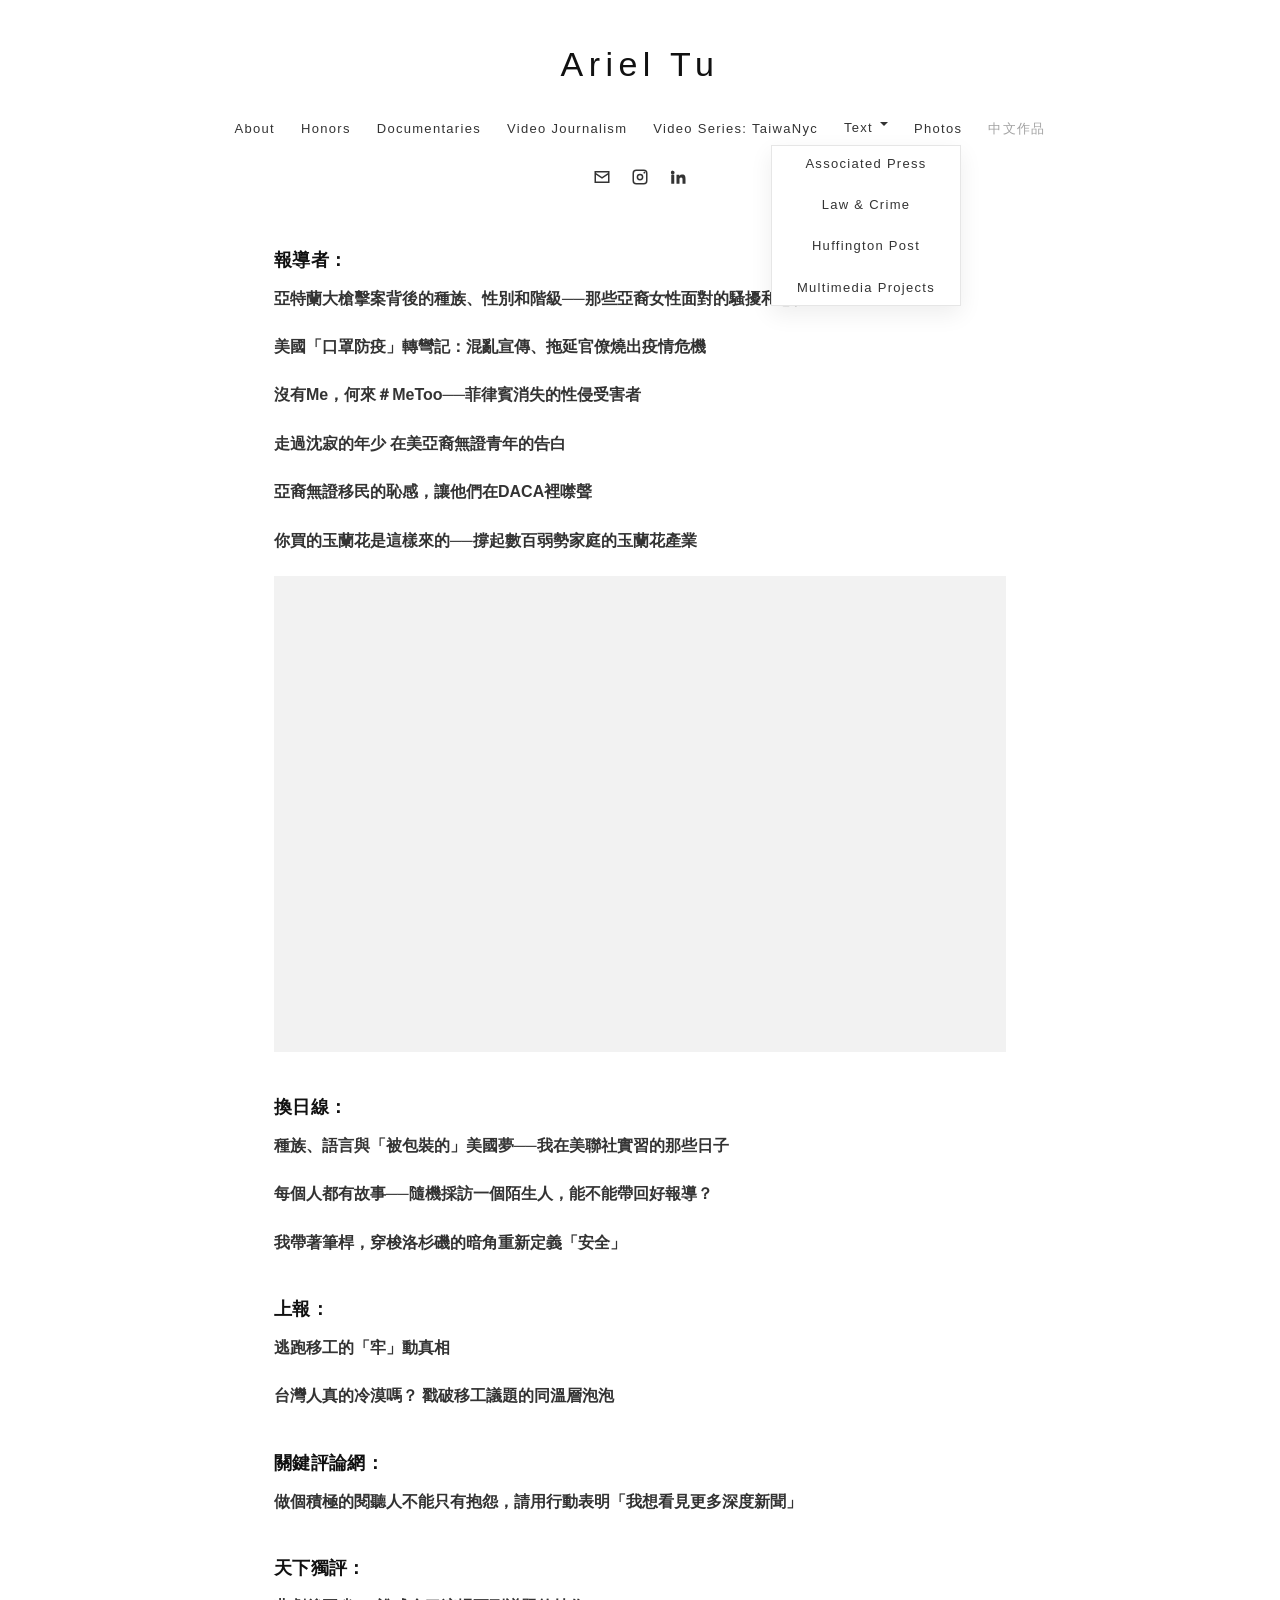
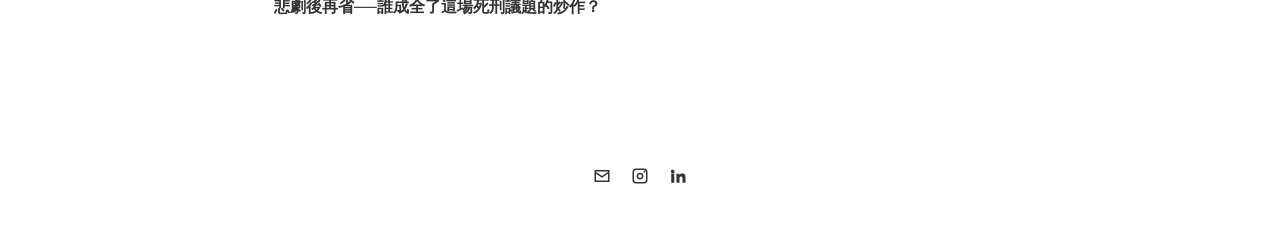
==== arieltu-site/104371213252/index.html @ 9d2a3f94 "ariel personal site hosting" ====
<!DOCTYPE html>
<html lang="en">
<head>
<meta charset="utf-8">
<meta name="viewport" content="width=device-width,initial-scale=1">
<title>杜曜霖 — Ariel Tu</title>
<meta name="description" content="Ariel Tu is a documentary filmmaker and a bilingual journalist.">
<link rel="stylesheet" href="../css/style.css">
</head>
<body>

<header class="site-header">
  <h1 class="site-title"><a href="../index.html">Ariel Tu</a></h1>
  <button class="menu-toggle" aria-expanded="false" aria-controls="site-nav">
    <span class="bars" aria-hidden="true"><span></span><span></span><span></span></span>Menu
  </button>
  <nav class="site-nav" id="site-nav" aria-label="Main">
    <ul>
      <li><a href="../index.html">About</a></li>
      <li><a href="../honors/">Honors</a></li>
      <li><a href="../documentaries/">Documentaries</a></li>
      <li><a href="../video-journalism/">Video Journalism</a></li>
      <li><a href="../taiwanyc/">Video Series: TaiwaNyc</a></li>
      <li class="has-folder">
        <button class="nav-folder-toggle" aria-expanded="false" aria-haspopup="true">Text</button>
        <ul class="nav-folder">
          <li><a href="../associated-press/">Associated Press</a></li>
          <li><a href="../law-crime/">Law &amp; Crime</a></li>
          <li><a href="../huffington-post/">Huffington Post</a></li>
          <li><a href="../projects/">Multimedia Projects</a></li>
        </ul>
      </li>
      <li><a href="../photos/">Photos</a></li>
      <li><a href="../104371213252/" aria-current="page">中文作品</a></li>
    </ul>
  </nav>
  <div class="social-row">
  <a href="mailto:arieltuu@gmail.com" aria-label="Email">
    <svg viewBox="0 0 24 24" aria-hidden="true"><path d="M2 4h20v16H2V4zm2 2v.5l8 5.4 8-5.4V6H4zm16 2.9-8 5.4-8-5.4V18h16V8.9z"/></svg>
  </a>
  <a href="https://www.instagram.com/dooomay/" target="_blank" rel="noopener" aria-label="Instagram">
    <svg viewBox="0 0 24 24" aria-hidden="true"><path d="M7 2h10a5 5 0 0 1 5 5v10a5 5 0 0 1-5 5H7a5 5 0 0 1-5-5V7a5 5 0 0 1 5-5zm0 2a3 3 0 0 0-3 3v10a3 3 0 0 0 3 3h10a3 3 0 0 0 3-3V7a3 3 0 0 0-3-3H7zm5 3.5A4.5 4.5 0 1 1 7.5 12 4.5 4.5 0 0 1 12 7.5zm0 2A2.5 2.5 0 1 0 14.5 12 2.5 2.5 0 0 0 12 9.5zM17.8 5a1.2 1.2 0 1 1-1.2 1.2A1.2 1.2 0 0 1 17.8 5z"/></svg>
  </a>
  <a href="http://www.linkedin.com/in/ariel-tu-journalist" target="_blank" rel="noopener" aria-label="LinkedIn">
    <svg viewBox="0 0 24 24" aria-hidden="true"><path d="M4.98 3.5a2.5 2.5 0 1 1-.02 5 2.5 2.5 0 0 1 .02-5zM3 9h4v12H3V9zm7 0h3.8v1.7h.05A4.18 4.18 0 0 1 17.6 8.8c4 0 4.4 2.6 4.4 6V21h-4v-5.5c0-1.3 0-3-1.9-3s-2.1 1.4-2.1 2.9V21h-4V9z"/></svg>
  </a>
</div>
</header>

<main class="page">
  <h3 class="pub-heading">報導者：</h3>
  <ul class="article-list">
    <li><a href="https://www.twreporter.org/a/opinion-atlanta-spa-shootings-with-fears-of-asian-women-bias" target="_blank" rel="noopener">亞特蘭大槍擊案背後的種族、性別和階級──那些亞裔女性面對的騷擾和恐懼</a></li>
    <li><a href="https://www.twreporter.org/a/covid-19-usa-mask-policy-crisis" target="_blank" rel="noopener">美國「口罩防疫」轉彎記：混亂宣傳、拖延官僚燒出疫情危機</a></li>
    <li><a href="https://www.twreporter.org/a/sexual-assault-philippines-metoo" target="_blank" rel="noopener">沒有Me，何來＃MeToo──菲律賓消失的性侵受害者</a></li>
    <li><a href="https://www.twreporter.org/a/daca-plan-end-cabalza-story" target="_blank" rel="noopener">走過沈寂的年少 在美亞裔無證青年的告白</a></li>
    <li><a href="https://www.twreporter.org/a/asian-american-immigrants-keep-silent-on-daca" target="_blank" rel="noopener">亞裔無證移民的恥感，讓他們在DACA裡噤聲</a></li>
    <li><a href="https://www.twreporter.org/a/white-champak-vender" target="_blank" rel="noopener">你買的玉蘭花是這樣來的──撐起數百弱勢家庭的玉蘭花產業</a></li>
  </ul>

  <div class="video-embed fb-embed" style="height:476px"><iframe src="https://www.facebook.com/plugins/video.php?height=314&href=https%3A%2F%2Fwww.facebook.com%2Ftwreporter%2Fvideos%2F3137423189888156%2F&show_text=true&width=560" title="Facebook video" loading="lazy" allowfullscreen scrolling="no" allow="encrypted-media"></iframe></div>

  <h3 class="pub-heading">換日線：</h3>
  <ul class="article-list">
    <li><a href="https://crossing.cw.com.tw/blogTopic.action?id=797&amp;nid=11127" target="_blank" rel="noopener">種族、語言與「被包裝的」美國夢──我在美聯社實習的那些日子</a></li>
    <li><a href="https://crossing.cw.com.tw/blogTopic.action?id=797&amp;nid=8597" target="_blank" rel="noopener">每個人都有故事──隨機採訪一個陌生人，能不能帶回好報導？</a></li>
    <li><a href="https://crossing.cw.com.tw/blogTopic.action?id=797&amp;nid=8522" target="_blank" rel="noopener">我帶著筆桿，穿梭洛杉磯的暗角重新定義「安全」</a></li>
  </ul>

  <h3 class="pub-heading">上報：</h3>
  <ul class="article-list">
    <li><a href="http://intnews7.wixsite.com/escapingworkers" target="_blank" rel="noopener">逃跑移工的「牢」動真相</a></li>
    <li><a href="https://www.upmedia.mg/news_info.php?SerialNo=15111" target="_blank" rel="noopener">台灣人真的冷漠嗎？ 戳破移工議題的同溫層泡泡</a></li>
  </ul>

  <h3 class="pub-heading">關鍵評論網：</h3>
  <ul class="article-list">
    <li><a href="https://www.thenewslens.com/article/45733" target="_blank" rel="noopener">做個積極的閱聽人不能只有抱怨，請用行動表明「我想看見更多深度新聞」</a></li>
  </ul>

  <h3 class="pub-heading">天下獨評：</h3>
  <ul class="article-list">
    <li><a href="https://opinion.cw.com.tw/blog/profile/52/article/4190" target="_blank" rel="noopener">悲劇後再省──誰成全了這場死刑議題的炒作？</a></li>
  </ul>

</main>

<footer class="site-footer">
  <div class="social-row">
  <a href="mailto:arieltuu@gmail.com" aria-label="Email">
    <svg viewBox="0 0 24 24" aria-hidden="true"><path d="M2 4h20v16H2V4zm2 2v.5l8 5.4 8-5.4V6H4zm16 2.9-8 5.4-8-5.4V18h16V8.9z"/></svg>
  </a>
  <a href="https://www.instagram.com/dooomay/" target="_blank" rel="noopener" aria-label="Instagram">
    <svg viewBox="0 0 24 24" aria-hidden="true"><path d="M7 2h10a5 5 0 0 1 5 5v10a5 5 0 0 1-5 5H7a5 5 0 0 1-5-5V7a5 5 0 0 1 5-5zm0 2a3 3 0 0 0-3 3v10a3 3 0 0 0 3 3h10a3 3 0 0 0 3-3V7a3 3 0 0 0-3-3H7zm5 3.5A4.5 4.5 0 1 1 7.5 12 4.5 4.5 0 0 1 12 7.5zm0 2A2.5 2.5 0 1 0 14.5 12 2.5 2.5 0 0 0 12 9.5zM17.8 5a1.2 1.2 0 1 1-1.2 1.2A1.2 1.2 0 0 1 17.8 5z"/></svg>
  </a>
  <a href="http://www.linkedin.com/in/ariel-tu-journalist" target="_blank" rel="noopener" aria-label="LinkedIn">
    <svg viewBox="0 0 24 24" aria-hidden="true"><path d="M4.98 3.5a2.5 2.5 0 1 1-.02 5 2.5 2.5 0 0 1 .02-5zM3 9h4v12H3V9zm7 0h3.8v1.7h.05A4.18 4.18 0 0 1 17.6 8.8c4 0 4.4 2.6 4.4 6V21h-4v-5.5c0-1.3 0-3-1.9-3s-2.1 1.4-2.1 2.9V21h-4V9z"/></svg>
  </a>
</div>
</footer>

<script src="../js/main.js"></script>
</body>
</html>
---- arieltu-site/css/style.css ----
/* ============================================================
   arieltu.com — rebuilt static site
   Look & feel modeled on the original Squarespace (Brine-family)
   template: white ground, light-weight geometric sans, generous
   whitespace, centered single content column.
   ============================================================ */

:root {
  --ink: #333333;          /* body text */
  --ink-strong: #111111;   /* headings / site title */
  --ink-soft: #777777;     /* meta, captions */
  --line: #e6e6e6;         /* hairline rules */
  --link: #333333;         /* links are quiet, underline on hover */
  --accent: #1a1a1a;
  --bg: #ffffff;
  --max-content: 780px;
  --max-wide: 1100px;
  --font-stack: "proxima-nova", "Proxima Nova", "Helvetica Neue",
                Helvetica, Arial, "PingFang TC", "Microsoft JhengHei",
                sans-serif;
}

* { box-sizing: border-box; }

html { -webkit-text-size-adjust: 100%; }

body {
  margin: 0;
  background: var(--bg);
  color: var(--ink);
  font-family: var(--font-stack);
  font-size: 16px;
  font-weight: 300;
  line-height: 1.8;
}

img { max-width: 100%; height: auto; display: block; }

a { color: var(--link); text-decoration: none; transition: opacity .15s ease; }
a:hover { opacity: .6; }
a:focus-visible { outline: 2px solid var(--ink-strong); outline-offset: 2px; }

/* ---------------- Header ---------------- */

.site-header {
  padding: 34px 5vw 26px;
  text-align: center;
}

.site-title {
  margin: 0 0 18px;
  font-size: 34px;
  font-weight: 400;
  letter-spacing: .16em;
  text-transform: none;
  color: var(--ink-strong);
}
.site-title a { color: inherit; }

/* Primary nav */
.site-nav ul {
  list-style: none;
  margin: 0;
  padding: 0;
  display: flex;
  flex-wrap: wrap;
  justify-content: center;
  gap: 6px 26px;
}

.site-nav li { position: relative; }

.site-nav a,
.site-nav .nav-folder-toggle {
  font-size: 13px;
  font-weight: 400;
  letter-spacing: .1em;
  color: var(--ink);
  background: none;
  border: 0;
  padding: 4px 0;
  font-family: inherit;
  cursor: pointer;
  display: inline-block;
}

.site-nav a[aria-current="page"] { opacity: .45; }

/* "Text" dropdown folder */
.nav-folder-toggle::after {
  content: "";
  display: inline-block;
  margin-left: 7px;
  vertical-align: 2px;
  border: 4px solid transparent;
  border-top-color: currentColor;
}

.nav-folder {
  display: none;
  position: absolute;
  top: 100%;
  left: 50%;
  transform: translateX(-50%);
  background: #fff;
  border: 1px solid var(--line);
  box-shadow: 0 8px 22px rgba(0,0,0,.07);
  padding: 10px 22px;
  min-width: 190px;
  z-index: 40;
  text-align: left;
}
.nav-folder li { display: block; }
.nav-folder a { display: block; padding: 6px 0; white-space: nowrap; }

.has-folder.open .nav-folder,
.has-folder:hover .nav-folder,
.has-folder:focus-within .nav-folder { display: block; }

/* Social icons */
.social-row {
  display: flex;
  justify-content: center;
  gap: 18px;
  margin: 22px 0 0;
}
.social-row a {
  width: 20px; height: 20px;
  color: var(--ink);
  display: inline-flex; align-items: center; justify-content: center;
}
.social-row svg { width: 18px; height: 18px; fill: currentColor; }

/* Mobile menu */
.menu-toggle {
  display: none;
  margin: 0 auto;
  background: none;
  border: 0;
  font-family: inherit;
  font-size: 13px;
  letter-spacing: .12em;
  color: var(--ink);
  cursor: pointer;
  padding: 8px 12px;
}
.menu-toggle .bars { display: inline-block; margin-right: 8px; }
.menu-toggle .bars span {
  display: block; width: 18px; height: 2px;
  background: var(--ink); margin: 3px 0;
}

@media (max-width: 800px) {
  .site-header { padding-top: 24px; }
  .site-title { font-size: 26px; margin-bottom: 8px; }
  .menu-toggle { display: block; }
  .site-nav { display: none; }
  .site-nav.open { display: block; }
  .site-nav ul { flex-direction: column; gap: 0; padding: 10px 0; }
  .site-nav li { text-align: center; }
  .site-nav a, .site-nav .nav-folder-toggle { padding: 9px 0; font-size: 14px; }
  .nav-folder {
    position: static; transform: none; border: 0; box-shadow: none;
    padding: 0 0 6px; text-align: center;
  }
  .nav-folder a { font-size: 13px; color: var(--ink-soft); }
}

/* ---------------- Main content ---------------- */

.page {
  max-width: var(--max-content);
  margin: 0 auto;
  padding: 34px 24px 70px;
}
.page--wide { max-width: var(--max-wide); }

.page h2 {
  font-size: 22px;
  font-weight: 400;
  letter-spacing: .06em;
  color: var(--ink-strong);
  margin: 46px 0 18px;
}
.page h3 {
  font-size: 18px;
  font-weight: 600;
  letter-spacing: .02em;
  color: var(--ink-strong);
  margin: 40px 0 12px;
  line-height: 1.5;
}
.page p { margin: 0 0 26px; }

.page hr {
  border: 0;
  border-top: 1px solid var(--line);
  margin: 44px auto;
  width: 100%;
}

/* About page */
.about-portrait { margin: 6px auto 38px; }
.about-portrait img { margin: 0 auto; }

/* Honors list */
.honors-list { list-style: none; padding: 0; margin: 0 0 10px; }
.honors-list li { margin: 0 0 20px; }

/* Work entries (Documentaries etc.) */
.work-entry { margin: 0 0 56px; }
.work-entry .work-title {
  font-size: 17px;
  font-weight: 400;
  margin: 0 0 14px;
  line-height: 1.7;
}
.work-entry .work-title a { font-weight: 600; }
.work-entry .work-note {
  font-weight: 600;
  font-size: 15px;
  margin: 14px 0 0;
}
.work-entry .work-link { font-size: 14px; color: var(--ink-soft); word-break: break-all; }
.work-entry figure { margin: 16px 0 0; }

/* Video embeds */
.video-embed {
  position: relative;
  width: 100%;
  aspect-ratio: 16 / 9;
  margin: 0 0 42px;
  background: #f2f2f2;
}
.video-embed iframe {
  position: absolute; inset: 0;
  width: 100%; height: 100%;
  border: 0;
}
.fb-embed { aspect-ratio: auto; height: 430px; }

/* Episode blocks (TaiwaNYC) */
.episode { margin: 0 0 52px; }
.episode .ep-title { font-size: 16px; font-weight: 400; margin: 0 0 14px; line-height: 1.7; }
.episode .ep-title a { font-weight: 600; }

/* Article link lists (AP / Law&Crime / Chinese) */
.article-list { list-style: none; padding: 0; margin: 0; }
.article-list li { margin: 0 0 22px; line-height: 1.65; }
.article-list a { font-weight: 600; }
.article-list--em a { font-style: italic; }
.pub-heading { margin-top: 50px; }
.pub-heading:first-child { margin-top: 0; }

/* Projects */
.project { margin: 0 0 64px; }
.project figure { margin: 0 0 22px; }
.project .read-link {
  display: inline-block;
  font-size: 12px;
  font-weight: 600;
  letter-spacing: .22em;
  text-transform: uppercase;
  border: 1px solid var(--ink);
  padding: 12px 26px;
  margin-top: 4px;
}
.project .read-link:hover { opacity: 1; background: var(--ink); color: #fff; }

/* Photos */
.photo-section { margin: 0 0 30px; }
.photo-caption {
  font-weight: 600;
  color: var(--ink-strong);
  margin: 42px 0 18px;
  line-height: 1.6;
}
.photo-grid {
  display: grid;
  grid-template-columns: repeat(auto-fill, minmax(300px, 1fr));
  gap: 14px;
}
.photo-grid figure { margin: 0; }
@media (max-width: 640px) { .photo-grid { grid-template-columns: 1fr; } }

/* Placeholder styling note: placeholders are SVG files in /assets */

/* ---------------- Footer ---------------- */

.site-footer {
  border-top: 1px solid transparent;
  padding: 30px 5vw 56px;
  text-align: center;
}
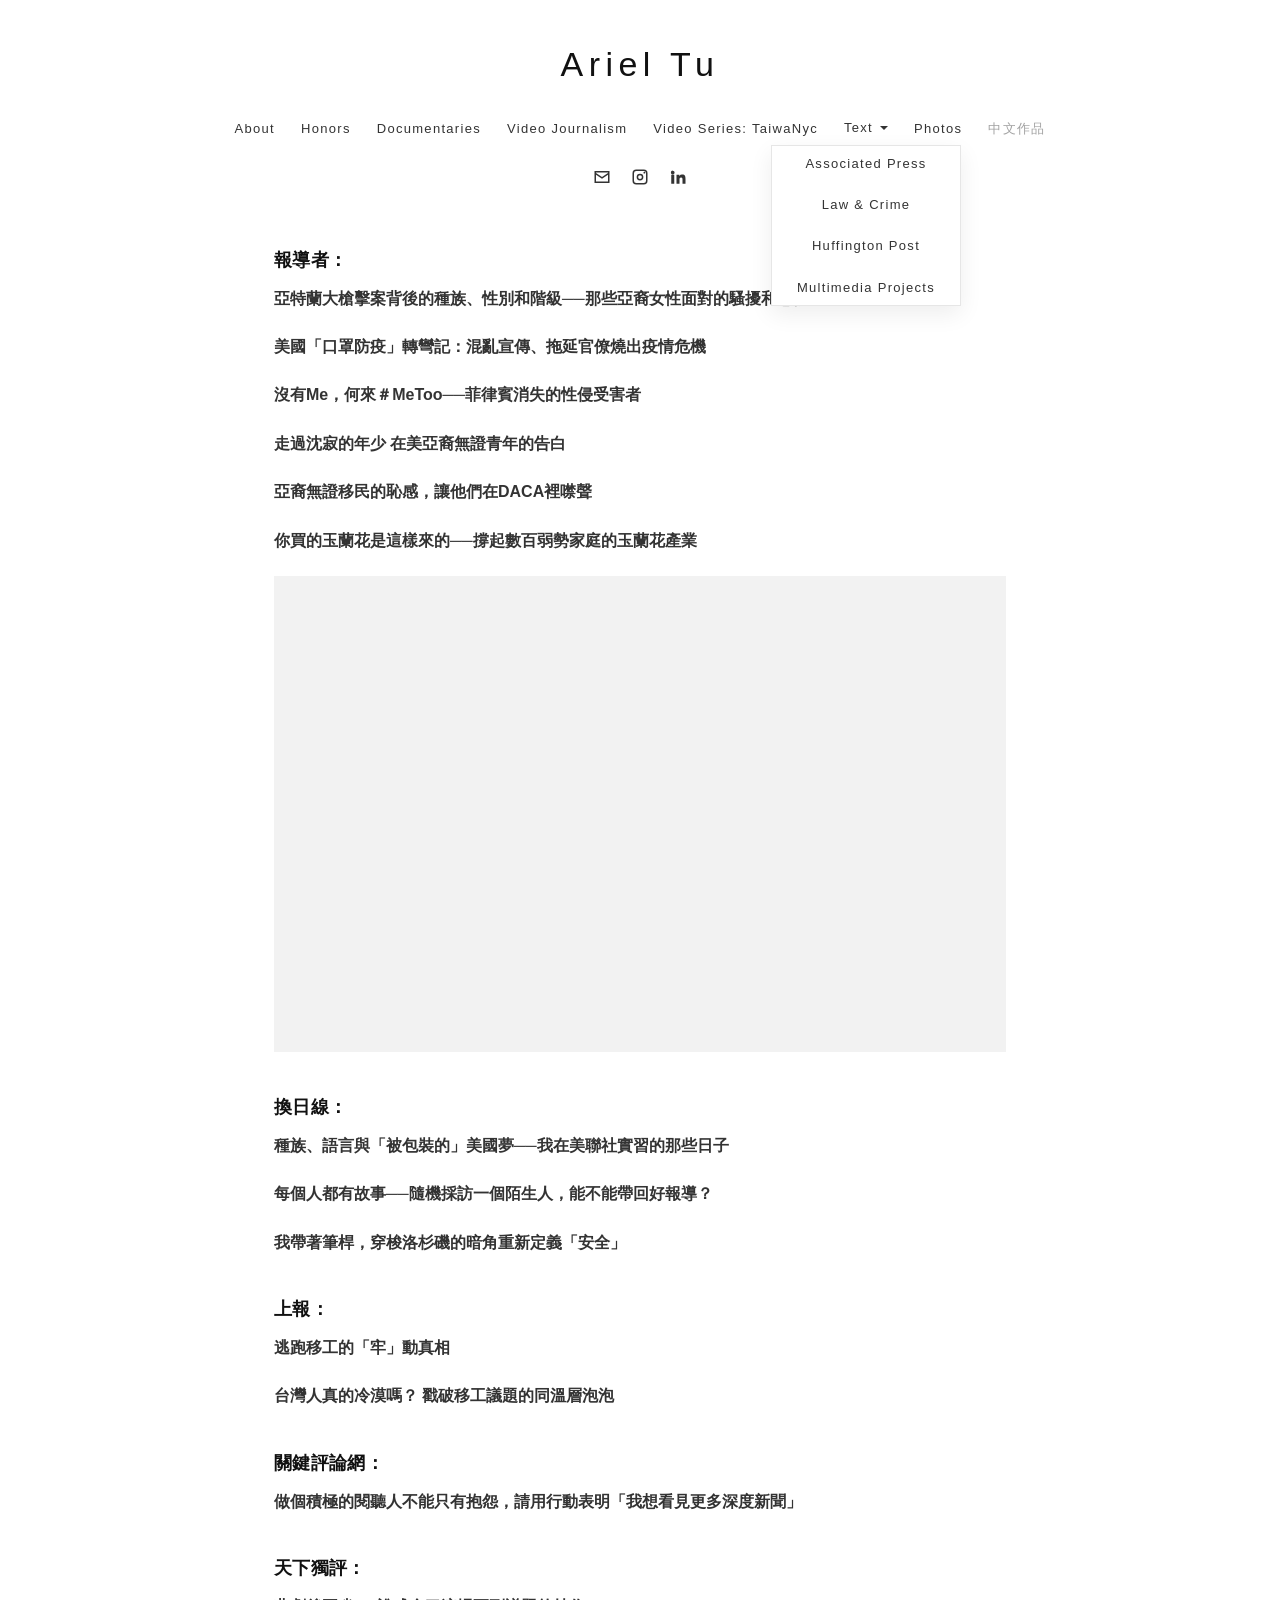
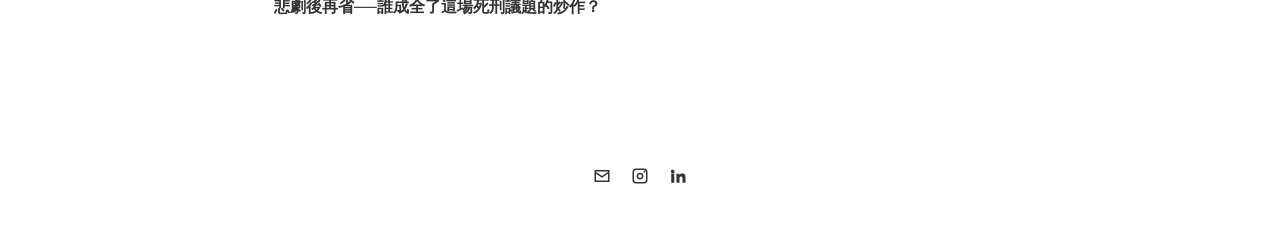
==== commit 39df18ac: "Add files via upload" ====
--- a/arieltu-site/104371213252/index.html
+++ b/arieltu-site/104371213252/index.html
@@ -5,6 +5,7 @@
 <meta name="viewport" content="width=device-width,initial-scale=1">
 <title>杜曜霖 — Ariel Tu</title>
 <meta name="description" content="Ariel Tu is a documentary filmmaker and a bilingual journalist.">
+<link rel="icon" href="../assets/favicon.svg" type="image/svg+xml">
 <link rel="stylesheet" href="../css/style.css">
 </head>
 <body>
--- a/arieltu-site/css/style.css
+++ b/arieltu-site/css/style.css
@@ -87,13 +87,16 @@
 .site-nav a[aria-current="page"] { opacity: .45; }
 
 /* "Text" dropdown folder */
+.site-nav .nav-folder-toggle {
+  display: inline-flex;
+  align-items: center;
+  gap: 7px;
+}
 .nav-folder-toggle::after {
   content: "";
-  display: inline-block;
-  margin-left: 7px;
-  vertical-align: 2px;
   border: 4px solid transparent;
   border-top-color: currentColor;
+  transform: translateY(2px); /* caret sits optically centered on the text */
 }
 
 .nav-folder {
@@ -108,14 +111,17 @@
   padding: 10px 22px;
   min-width: 190px;
   z-index: 40;
-  text-align: left;
+  text-align: center;
 }
 .nav-folder li { display: block; }
 .nav-folder a { display: block; padding: 6px 0; white-space: nowrap; }
 
-.has-folder.open .nav-folder,
-.has-folder:hover .nav-folder,
-.has-folder:focus-within .nav-folder { display: block; }
+.has-folder.open .nav-folder { display: block; }
+/* Hover-open only on devices that actually hover (prevents sticky
+   touch-hover), and never as a permanent state: mouseleave clears it. */
+@media (hover: hover) {
+  .has-folder:hover .nav-folder { display: block; }
+}
 
 /* Social icons */
 .social-row {
@@ -239,6 +245,39 @@
 }
 .fb-embed { aspect-ratio: auto; height: 430px; }
 
+/* Lite YouTube facade: thumbnail only until the visitor clicks play,
+   so pages with many videos load instantly. */
+.yt-facade {
+  position: absolute; inset: 0;
+  width: 100%; height: 100%;
+  padding: 0; border: 0;
+  background: #000;
+  cursor: pointer;
+}
+.yt-facade img {
+  width: 100%; height: 100%;
+  object-fit: cover;
+  opacity: .92;
+}
+.yt-facade .yt-btn {
+  position: absolute; top: 50%; left: 50%;
+  transform: translate(-50%, -50%);
+  width: 68px; height: 48px;
+  background: rgba(0,0,0,.72);
+  border-radius: 10px;
+  transition: background .15s ease;
+}
+.yt-facade .yt-btn::after {
+  content: "";
+  position: absolute; top: 50%; left: 50%;
+  transform: translate(-40%, -50%);
+  border-style: solid;
+  border-width: 11px 0 11px 19px;
+  border-color: transparent transparent transparent #fff;
+}
+.yt-facade:hover .yt-btn,
+.yt-facade:focus-visible .yt-btn { background: #f00; }
+
 /* Episode blocks (TaiwaNYC) */
 .episode { margin: 0 0 52px; }
 .episode .ep-title { font-size: 16px; font-weight: 400; margin: 0 0 14px; line-height: 1.7; }
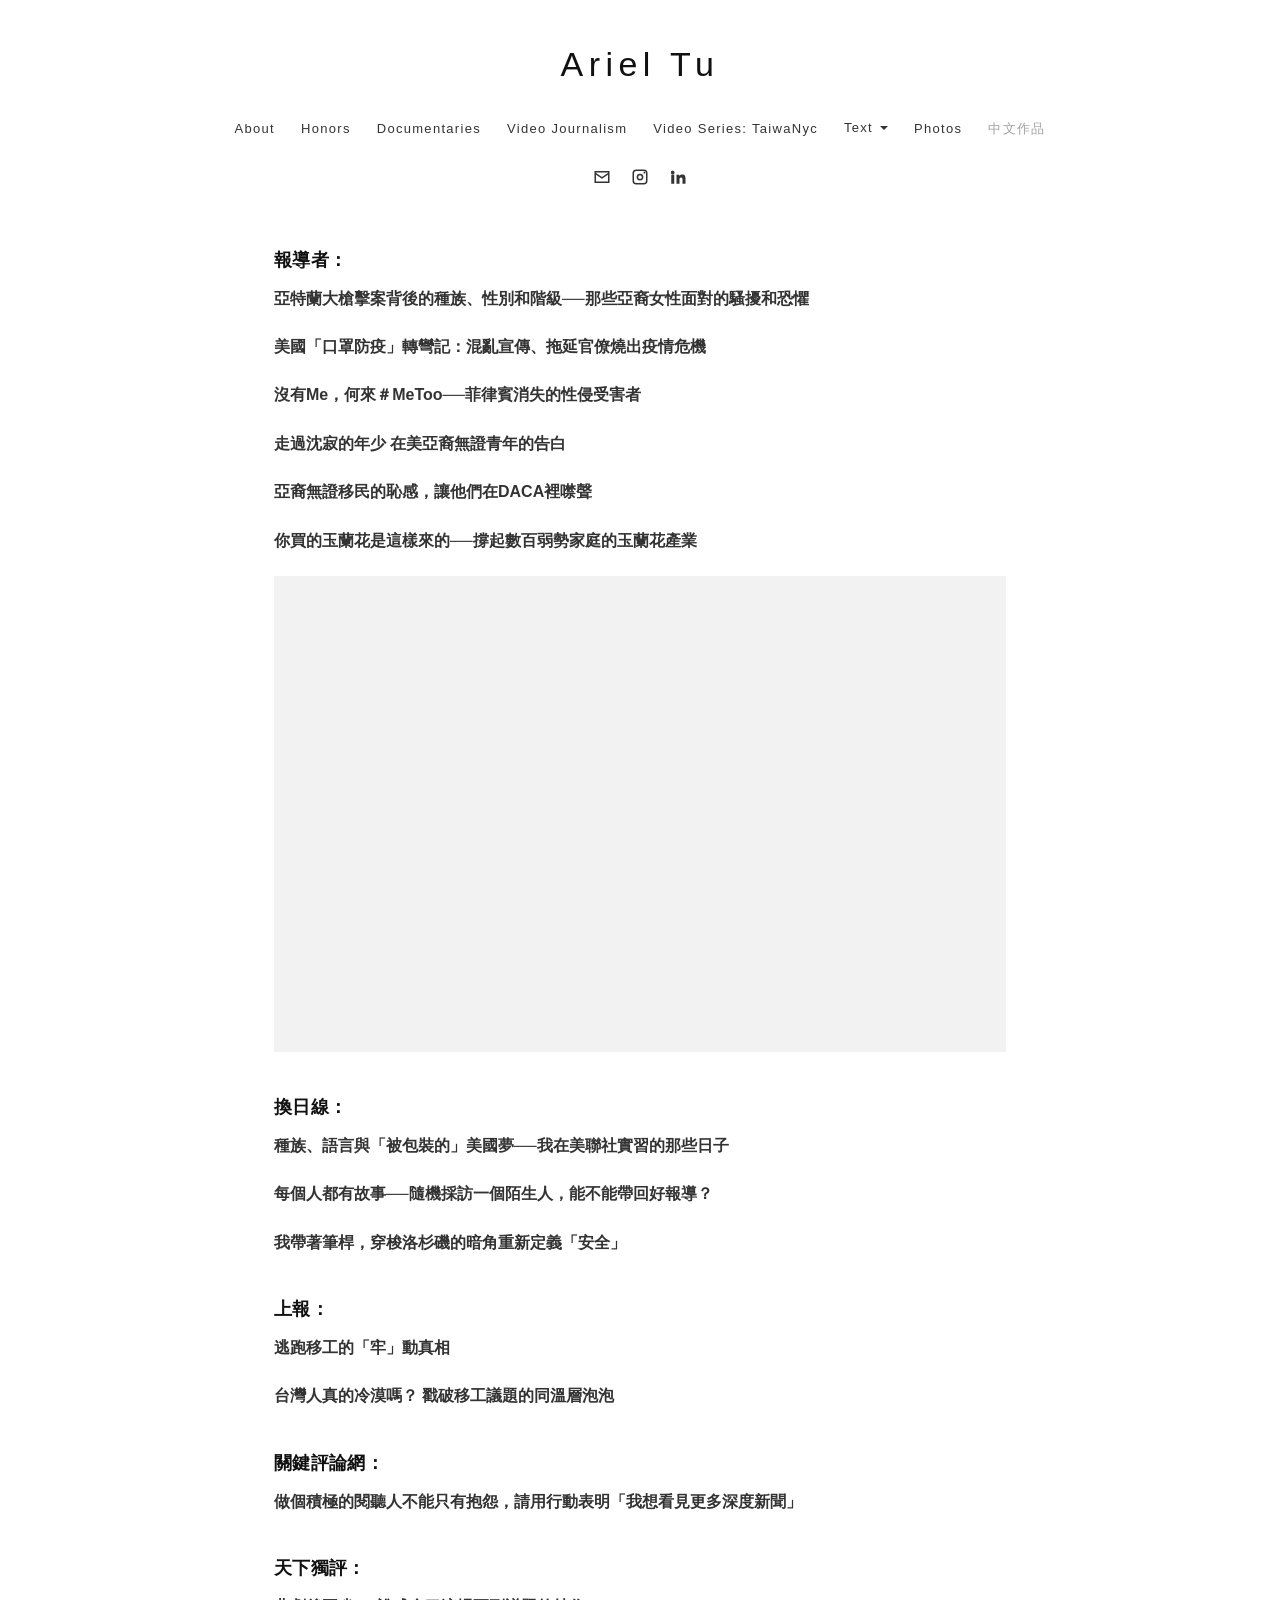
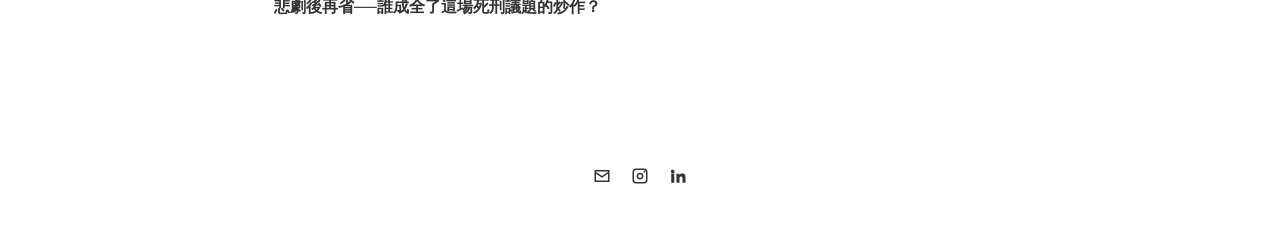
==== commit c09d9652: "Add YouTube embeds to Documentaries page and cache-bust stylesheet - Convert the two YouTube-hosted " ====
--- a/arieltu-site/104371213252/index.html
+++ b/arieltu-site/104371213252/index.html
@@ -6,7 +6,7 @@
 <title>杜曜霖 — Ariel Tu</title>
 <meta name="description" content="Ariel Tu is a documentary filmmaker and a bilingual journalist.">
 <link rel="icon" href="../assets/favicon.svg" type="image/svg+xml">
-<link rel="stylesheet" href="../css/style.css">
+<link rel="stylesheet" href="../css/style.css?v=2">
 </head>
 <body>
 
--- a/arieltu-site/css/style.css
+++ b/arieltu-site/css/style.css
@@ -57,8 +57,10 @@
 }
 .site-title a { color: inherit; }
 
-/* Primary nav */
-.site-nav ul {
+/* Primary nav — note the child combinator: these rules must apply ONLY to
+   the top-level list, never to the nested .nav-folder dropdown, whose
+   display:none this selector was previously overriding. */
+.site-nav > ul {
   list-style: none;
   margin: 0;
   padding: 0;
@@ -100,6 +102,8 @@
 }
 
 .nav-folder {
+  list-style: none;
+  margin: 0;
   display: none;
   position: absolute;
   top: 100%;
@@ -162,7 +166,7 @@
   .menu-toggle { display: block; }
   .site-nav { display: none; }
   .site-nav.open { display: block; }
-  .site-nav ul { flex-direction: column; gap: 0; padding: 10px 0; }
+  .site-nav > ul { flex-direction: column; gap: 0; padding: 10px 0; }
   .site-nav li { text-align: center; }
   .site-nav a, .site-nav .nav-folder-toggle { padding: 9px 0; font-size: 14px; }
   .nav-folder {
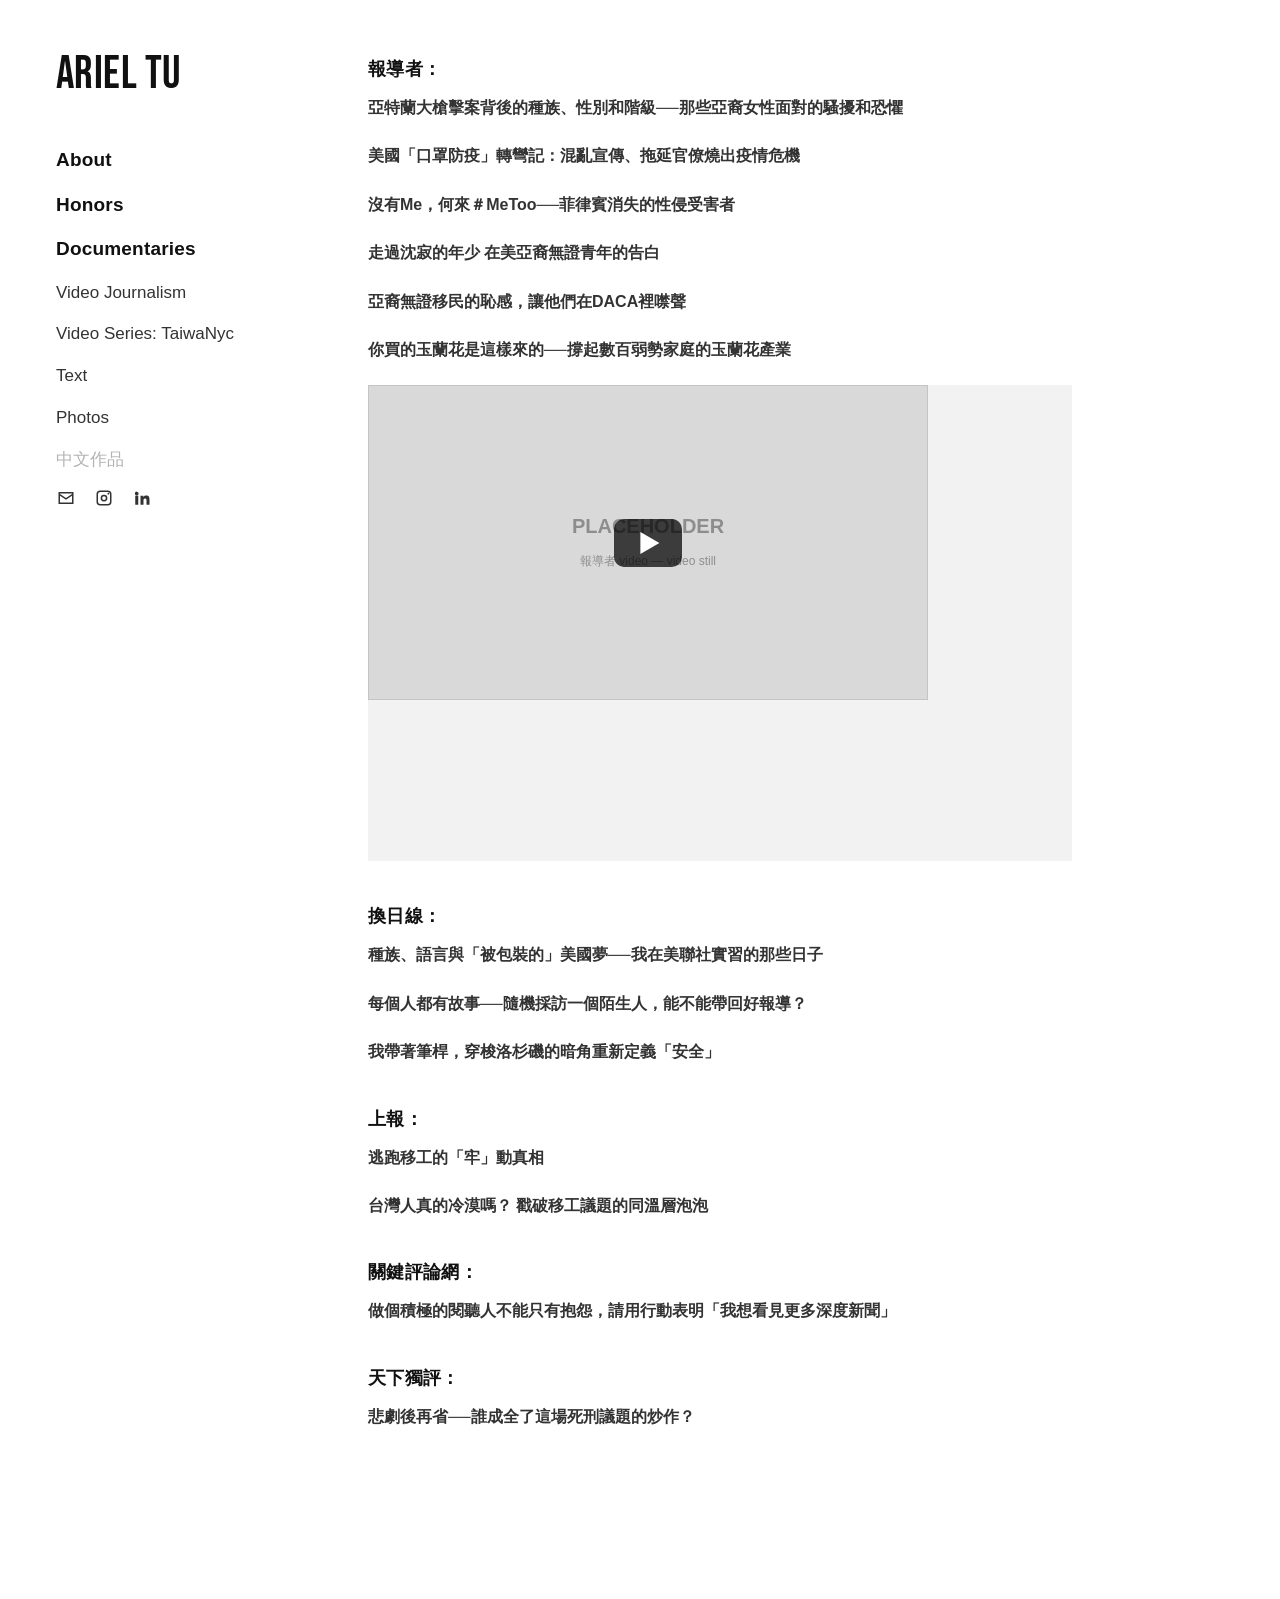
==== commit 00d5e28e: "Redesign arieltu-site to match original Squarespace look - Fixed left sidebar nav with Bebas Neue lo" ====
--- a/arieltu-site/104371213252/index.html
+++ b/arieltu-site/104371213252/index.html
@@ -6,7 +6,10 @@
 <title>杜曜霖 — Ariel Tu</title>
 <meta name="description" content="Ariel Tu is a documentary filmmaker and a bilingual journalist.">
 <link rel="icon" href="../assets/favicon.svg" type="image/svg+xml">
-<link rel="stylesheet" href="../css/style.css?v=2">
+<link rel="preconnect" href="https://fonts.googleapis.com">
+<link rel="preconnect" href="https://fonts.gstatic.com" crossorigin>
+<link rel="stylesheet" href="https://fonts.googleapis.com/css2?family=Bebas+Neue&display=swap">
+<link rel="stylesheet" href="../css/style.css">
 </head>
 <body>
 
@@ -16,14 +19,16 @@
     <span class="bars" aria-hidden="true"><span></span><span></span><span></span></span>Menu
   </button>
   <nav class="site-nav" id="site-nav" aria-label="Main">
-    <ul>
+    <ul class="nav-group nav-primary">
       <li><a href="../index.html">About</a></li>
       <li><a href="../honors/">Honors</a></li>
       <li><a href="../documentaries/">Documentaries</a></li>
+    </ul>
+    <ul class="nav-group nav-secondary">
       <li><a href="../video-journalism/">Video Journalism</a></li>
       <li><a href="../taiwanyc/">Video Series: TaiwaNyc</a></li>
       <li class="has-folder">
-        <button class="nav-folder-toggle" aria-expanded="false" aria-haspopup="true">Text</button>
+        <button class="nav-folder-toggle" aria-expanded="false">Text</button>
         <ul class="nav-folder">
           <li><a href="../associated-press/">Associated Press</a></li>
           <li><a href="../law-crime/">Law &amp; Crime</a></li>
@@ -59,7 +64,7 @@
     <li><a href="https://www.twreporter.org/a/white-champak-vender" target="_blank" rel="noopener">你買的玉蘭花是這樣來的──撐起數百弱勢家庭的玉蘭花產業</a></li>
   </ul>
 
-  <div class="video-embed fb-embed" style="height:476px"><iframe src="https://www.facebook.com/plugins/video.php?height=314&href=https%3A%2F%2Fwww.facebook.com%2Ftwreporter%2Fvideos%2F3137423189888156%2F&show_text=true&width=560" title="Facebook video" loading="lazy" allowfullscreen scrolling="no" allow="encrypted-media"></iframe></div>
+  <div class="video-embed fb-embed" style="height:476px"><iframe src="https://www.facebook.com/plugins/video.php?height=314&href=https%3A%2F%2Fwww.facebook.com%2Ftwreporter%2Fvideos%2F3137423189888156%2F&show_text=true&width=560" title="Facebook video" loading="lazy" allowfullscreen scrolling="no" allow="encrypted-media"></iframe><button class="fb-facade" aria-label="Play video"><img src="../assets/fb-twreporter.svg" alt="" loading="lazy"><span class="play-btn" aria-hidden="true"></span></button></div>
 
   <h3 class="pub-heading">換日線：</h3>
   <ul class="article-list">
--- a/arieltu-site/css/style.css
+++ b/arieltu-site/css/style.css
@@ -1,23 +1,28 @@
 /* ============================================================
    arieltu.com — rebuilt static site
-   Look & feel modeled on the original Squarespace (Brine-family)
-   template: white ground, light-weight geometric sans, generous
-   whitespace, centered single content column.
+   Look & feel modeled on the original Squarespace template:
+   fixed left sidebar (Bebas Neue logotype, two nav groups, the
+   "Text" folder opening inline), white ground, light-weight
+   geometric sans, left-aligned content column.
    ============================================================ */
 
 :root {
   --ink: #333333;          /* body text */
   --ink-strong: #111111;   /* headings / site title */
   --ink-soft: #777777;     /* meta, captions */
+  --ink-muted: #b3b3b3;    /* active nav item */
   --line: #e6e6e6;         /* hairline rules */
   --link: #333333;         /* links are quiet, underline on hover */
   --accent: #1a1a1a;
   --bg: #ffffff;
-  --max-content: 780px;
-  --max-wide: 1100px;
+  --sidebar-w: 320px;
+  --max-content: 800px;
+  --max-wide: 1180px;
   --font-stack: "proxima-nova", "Proxima Nova", "Helvetica Neue",
                 Helvetica, Arial, "PingFang TC", "Microsoft JhengHei",
                 sans-serif;
+  --logo-stack: "Bebas Neue", "bebas-neue", "Oswald", "Arial Narrow",
+                Impact, sans-serif;
 }
 
 * { box-sizing: border-box; }
@@ -40,99 +45,83 @@
 a:hover { opacity: .6; }
 a:focus-visible { outline: 2px solid var(--ink-strong); outline-offset: 2px; }
 
-/* ---------------- Header ---------------- */
+/* ---------------- Sidebar ---------------- */
 
 .site-header {
-  padding: 34px 5vw 26px;
-  text-align: center;
+  position: fixed;
+  top: 0; left: 0; bottom: 0;
+  width: var(--sidebar-w);
+  padding: 52px 30px 40px 56px;
+  text-align: left;
+  overflow-y: auto;
+  background: var(--bg);
+  z-index: 50;
 }
 
 .site-title {
-  margin: 0 0 18px;
-  font-size: 34px;
+  margin: 0 0 46px;
+  font-family: var(--logo-stack);
+  font-size: 46px;
   font-weight: 400;
-  letter-spacing: .16em;
-  text-transform: none;
+  letter-spacing: .01em;
+  line-height: 1;
+  text-transform: uppercase;
   color: var(--ink-strong);
 }
 .site-title a { color: inherit; }
 
-/* Primary nav — note the child combinator: these rules must apply ONLY to
-   the top-level list, never to the nested .nav-folder dropdown, whose
-   display:none this selector was previously overriding. */
-.site-nav > ul {
-  list-style: none;
-  margin: 0;
-  padding: 0;
-  display: flex;
-  flex-wrap: wrap;
-  justify-content: center;
-  gap: 6px 26px;
-}
-
-.site-nav li { position: relative; }
+.site-nav ul { list-style: none; margin: 0; padding: 0; }
+
+.nav-group { margin: 0 0 36px; }
+.nav-group > li { margin: 0 0 12px; }
 
 .site-nav a,
 .site-nav .nav-folder-toggle {
-  font-size: 13px;
-  font-weight: 400;
-  letter-spacing: .1em;
-  color: var(--ink);
+  font-family: inherit;
   background: none;
   border: 0;
-  padding: 4px 0;
-  font-family: inherit;
+  padding: 2px 0;
   cursor: pointer;
   display: inline-block;
-}
-
-.site-nav a[aria-current="page"] { opacity: .45; }
-
-/* "Text" dropdown folder */
-.site-nav .nav-folder-toggle {
-  display: inline-flex;
-  align-items: center;
-  gap: 7px;
-}
-.nav-folder-toggle::after {
-  content: "";
-  border: 4px solid transparent;
-  border-top-color: currentColor;
-  transform: translateY(2px); /* caret sits optically centered on the text */
-}
-
+  text-align: left;
+  line-height: 1.5;
+}
+
+/* Primary group: bolder and slightly bigger than the rest. */
+.nav-primary a {
+  font-size: 19px;
+  font-weight: 600;
+  letter-spacing: .01em;
+  color: var(--ink-strong);
+}
+
+.nav-secondary a,
+.nav-secondary .nav-folder-toggle {
+  font-size: 17px;
+  font-weight: 300;
+  color: var(--ink);
+}
+
+.site-nav a[aria-current="page"] { color: var(--ink-muted); }
+.site-nav a[aria-current="page"]:hover { opacity: 1; }
+
+/* "Text" folder — expands inline within the sidebar. */
 .nav-folder {
-  list-style: none;
-  margin: 0;
   display: none;
-  position: absolute;
-  top: 100%;
-  left: 50%;
-  transform: translateX(-50%);
-  background: #fff;
-  border: 1px solid var(--line);
-  box-shadow: 0 8px 22px rgba(0,0,0,.07);
-  padding: 10px 22px;
-  min-width: 190px;
-  z-index: 40;
-  text-align: center;
-}
-.nav-folder li { display: block; }
-.nav-folder a { display: block; padding: 6px 0; white-space: nowrap; }
+  margin: 8px 0 4px 14px;
+}
+.nav-folder li { margin: 0 0 6px; }
+.nav-folder a { font-size: 15.5px; }
 
 .has-folder.open .nav-folder { display: block; }
-/* Hover-open only on devices that actually hover (prevents sticky
-   touch-hover), and never as a permanent state: mouseleave clears it. */
-@media (hover: hover) {
-  .has-folder:hover .nav-folder { display: block; }
-}
+.has-folder.open > .nav-folder-toggle { color: var(--ink-muted); }
 
 /* Social icons */
 .social-row {
   display: flex;
-  justify-content: center;
+  justify-content: flex-start;
   gap: 18px;
-  margin: 22px 0 0;
+  margin: 14px 0 0;
 }
 .social-row a {
   width: 20px; height: 20px;
@@ -160,28 +149,12 @@
   background: var(--ink); margin: 3px 0;
 }
 
-@media (max-width: 800px) {
-  .site-header { padding-top: 24px; }
-  .site-title { font-size: 26px; margin-bottom: 8px; }
-  .menu-toggle { display: block; }
-  .site-nav { display: none; }
-  .site-nav.open { display: block; }
-  .site-nav > ul { flex-direction: column; gap: 0; padding: 10px 0; }
-  .site-nav li { text-align: center; }
-  .site-nav a, .site-nav .nav-folder-toggle { padding: 9px 0; font-size: 14px; }
-  .nav-folder {
-    position: static; transform: none; border: 0; box-shadow: none;
-    padding: 0 0 6px; text-align: center;
-  }
-  .nav-folder a { font-size: 13px; color: var(--ink-soft); }
-}
-
 /* ---------------- Main content ---------------- */
 
 .page {
+  margin-left: var(--sidebar-w);
   max-width: var(--max-content);
-  margin: 0 auto;
-  padding: 34px 24px 70px;
+  padding: 56px 48px 80px;
 }
 .page--wide { max-width: var(--max-wide); }
 
@@ -192,6 +165,7 @@
   color: var(--ink-strong);
   margin: 46px 0 18px;
 }
+.page h2:first-child { margin-top: 0; }
 .page h3 {
   font-size: 18px;
   font-weight: 600;
@@ -210,8 +184,7 @@
 }
 
 /* About page */
-.about-portrait { margin: 6px auto 38px; }
-.about-portrait img { margin: 0 auto; }
+.about-portrait { margin: 6px 0 38px; }
 
 /* Honors list */
 .honors-list { list-style: none; padding: 0; margin: 0 0 10px; }
@@ -248,6 +221,26 @@
   border: 0;
 }
 .fb-embed { aspect-ratio: auto; height: 430px; }
+
+/* Shared play button for both facades */
+.play-btn,
+.yt-btn {
+  position: absolute; top: 50%; left: 50%;
+  transform: translate(-50%, -50%);
+  width: 68px; height: 48px;
+  background: rgba(0,0,0,.72);
+  border-radius: 10px;
+  transition: background .15s ease;
+}
+.play-btn::after,
+.yt-btn::after {
+  content: "";
+  position: absolute; top: 50%; left: 50%;
+  transform: translate(-40%, -50%);
+  border-style: solid;
+  border-width: 11px 0 11px 19px;
+  border-color: transparent transparent transparent #fff;
+}
 
 /* Lite YouTube facade: thumbnail only until the visitor clicks play,
    so pages with many videos load instantly. */
@@ -263,24 +256,31 @@
   object-fit: cover;
   opacity: .92;
 }
-.yt-facade .yt-btn {
-  position: absolute; top: 50%; left: 50%;
-  transform: translate(-50%, -50%);
-  width: 68px; height: 48px;
-  background: rgba(0,0,0,.72);
-  border-radius: 10px;
-  transition: background .15s ease;
-}
-.yt-facade .yt-btn::after {
-  content: "";
-  position: absolute; top: 50%; left: 50%;
-  transform: translate(-40%, -50%);
-  border-style: solid;
-  border-width: 11px 0 11px 19px;
-  border-color: transparent transparent transparent #fff;
-}
 .yt-facade:hover .yt-btn,
 .yt-facade:focus-visible .yt-btn { background: #f00; }
+
+/* Facebook poster facade: the FB video plugin frequently shows a blank
+   player (no thumbnail) to logged-out visitors, so we cover just the
+   video area of the embed with our own poster + play button. Clicking
+   removes it, revealing the real Facebook player (with the post text,
+   likes etc. below it untouched). The plugin renders its video at
+   560×315 in the top-left corner of the iframe, which is what these
+   dimensions mirror. */
+.fb-facade {
+  position: absolute; top: 0; left: 0;
+  width: min(560px, 100%);
+  aspect-ratio: 560 / 315;
+  padding: 0; border: 0;
+  background: #000;
+  cursor: pointer;
+}
+.fb-facade img {
+  width: 100%; height: 100%;
+  object-fit: cover;
+  opacity: .92;
+}
+.fb-facade:hover .play-btn,
+.fb-facade:focus-visible .play-btn { background: #1877f2; }
 
 /* Episode blocks (TaiwaNYC) */
 .episode { margin: 0 0 52px; }
@@ -310,28 +310,58 @@
 }
 .project .read-link:hover { opacity: 1; background: var(--ink); color: #fff; }
 
-/* Photos */
-.photo-section { margin: 0 0 30px; }
+/* Photos: first image of each story runs full width, the rest sit in
+   a two-column grid (mirrors the original gallery layout). */
+.photo-section { margin: 0 0 64px; }
 .photo-caption {
-  font-weight: 600;
-  color: var(--ink-strong);
-  margin: 42px 0 18px;
+  font-weight: 300;
+  color: var(--ink);
+  margin: 0 0 24px;
   line-height: 1.6;
 }
 .photo-grid {
   display: grid;
-  grid-template-columns: repeat(auto-fill, minmax(300px, 1fr));
-  gap: 14px;
+  grid-template-columns: 1fr 1fr;
+  gap: 34px;
 }
 .photo-grid figure { margin: 0; }
-@media (max-width: 640px) { .photo-grid { grid-template-columns: 1fr; } }
+.photo-grid figure:first-child { grid-column: 1 / -1; }
+.photo-grid img { width: 100%; }
+@media (max-width: 640px) { .photo-grid { grid-template-columns: 1fr; gap: 20px; } }
 
 /* Placeholder styling note: placeholders are SVG files in /assets */
 
 /* ---------------- Footer ---------------- */
 
 .site-footer {
+  margin-left: var(--sidebar-w);
   border-top: 1px solid transparent;
-  padding: 30px 5vw 56px;
-  text-align: center;
-}
+  padding: 10px 48px 56px;
+}
+.site-footer .social-row { display: none; } /* icons live in the sidebar */
+
+/* ---------------- Mobile: sidebar becomes a top bar ---------------- */
+
+@media (max-width: 900px) {
+  .site-header {
+    position: static;
+    width: auto;
+    padding: 24px 5vw 10px;
+    text-align: center;
+    overflow: visible;
+  }
+  .site-title { font-size: 34px; margin-bottom: 10px; }
+  .menu-toggle { display: block; }
+  .site-nav { display: none; }
+  .site-nav.open { display: block; padding: 10px 0 4px; }
+  .nav-group { margin: 0 0 14px; }
+  .nav-group > li { margin: 0; }
+  .site-nav li { text-align: center; }
+  .nav-primary a { font-size: 17px; }
+  .site-nav a, .site-nav .nav-folder-toggle { padding: 8px 0; font-size: 15px; }
+  .nav-folder { margin: 0 0 4px; }
+  .nav-folder a { font-size: 14px; }
+  .site-header .social-row { justify-content: center; margin-top: 4px; }
+  .page, .site-footer { margin-left: 0; }
+  .page { padding: 30px 24px 60px; }
+}
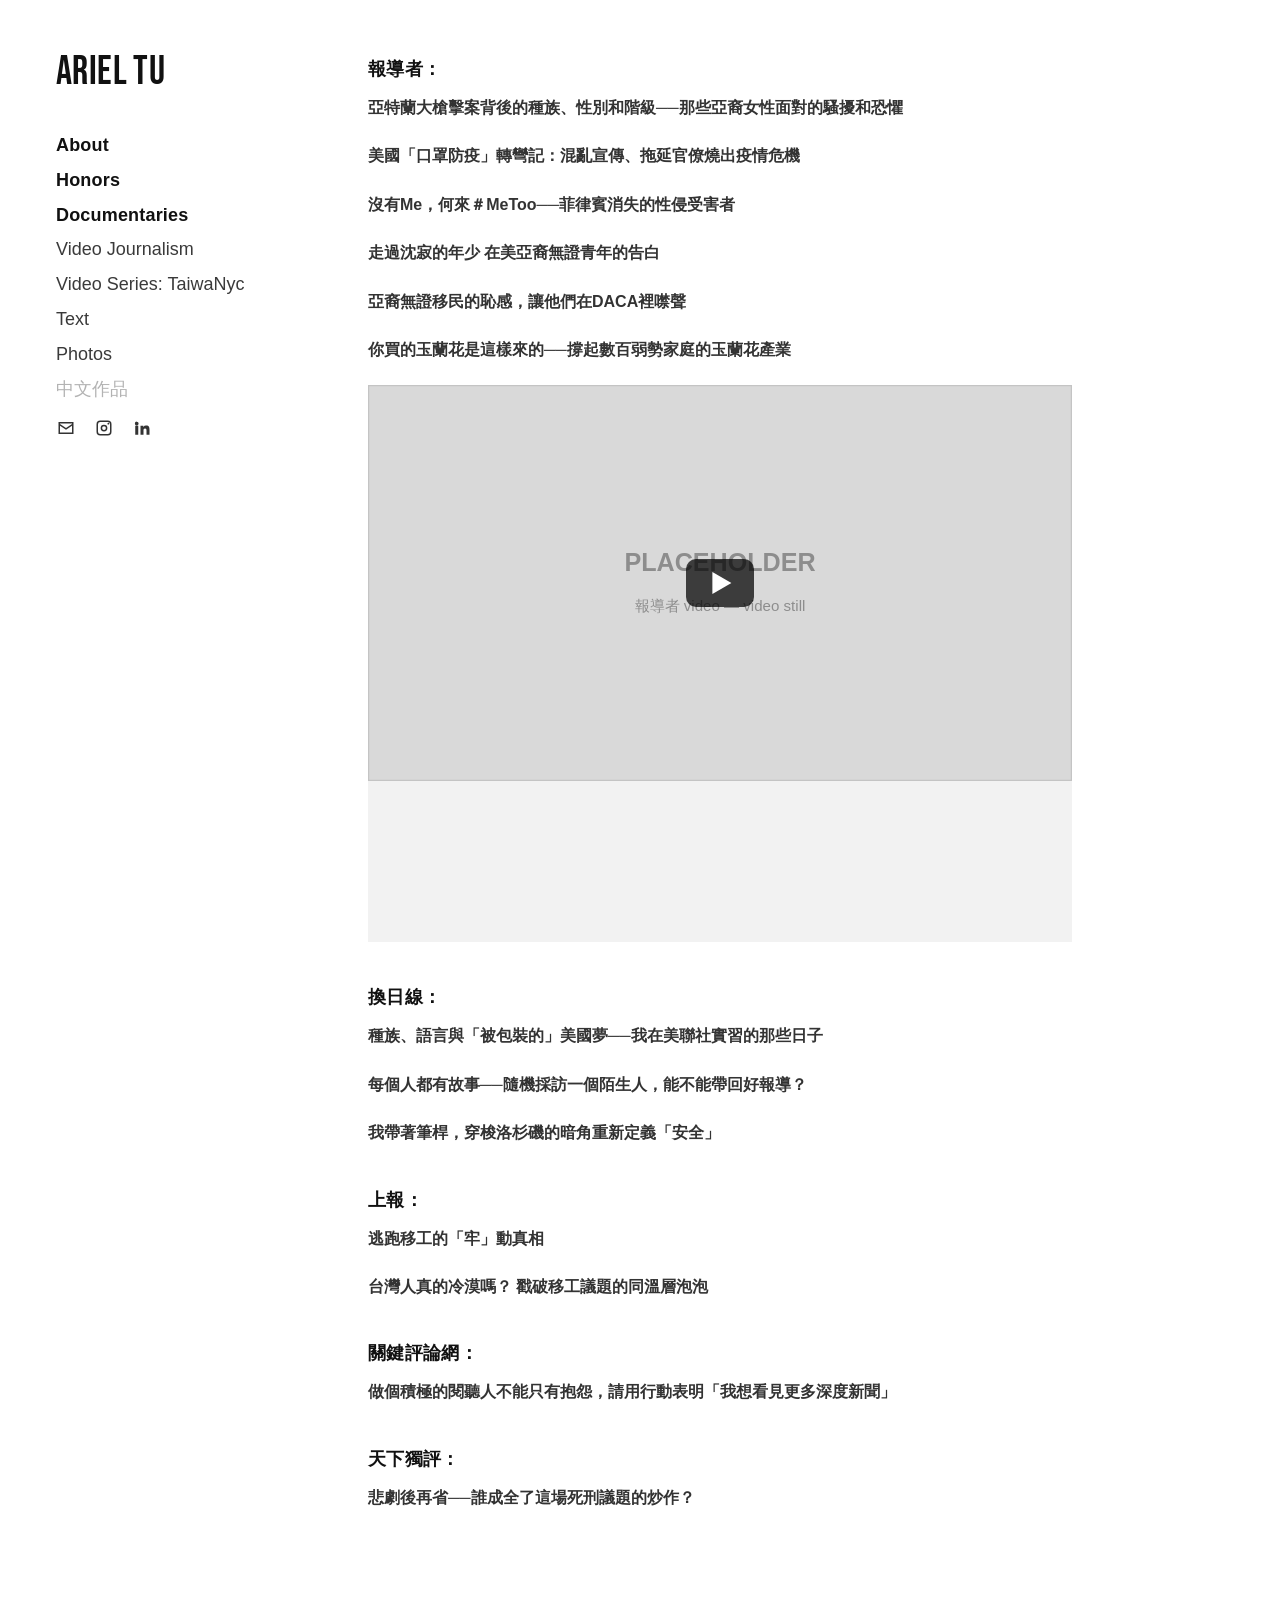
==== commit 31a242c2: "Fix nav rhythm and make Facebook embeds size dynamically - Sidebar nav: both groups share one 18px v" ====
--- a/arieltu-site/104371213252/index.html
+++ b/arieltu-site/104371213252/index.html
@@ -64,7 +64,7 @@
     <li><a href="https://www.twreporter.org/a/white-champak-vender" target="_blank" rel="noopener">你買的玉蘭花是這樣來的──撐起數百弱勢家庭的玉蘭花產業</a></li>
   </ul>
 
-  <div class="video-embed fb-embed" style="height:476px"><iframe src="https://www.facebook.com/plugins/video.php?height=314&href=https%3A%2F%2Fwww.facebook.com%2Ftwreporter%2Fvideos%2F3137423189888156%2F&show_text=true&width=560" title="Facebook video" loading="lazy" allowfullscreen scrolling="no" allow="encrypted-media"></iframe><button class="fb-facade" aria-label="Play video"><img src="../assets/fb-twreporter.svg" alt="" loading="lazy"><span class="play-btn" aria-hidden="true"></span></button></div>
+  <div class="video-embed fb-embed" data-text-h="161" style="height:557px"><iframe src="https://www.facebook.com/plugins/video.php?height=314&href=https%3A%2F%2Fwww.facebook.com%2Ftwreporter%2Fvideos%2F3137423189888156%2F&show_text=true&width=560" title="Facebook video" loading="lazy" allowfullscreen scrolling="no" allow="encrypted-media"></iframe><button class="fb-facade" aria-label="Play video"><img src="../assets/fb-twreporter.svg" alt="" loading="lazy"><span class="play-btn" aria-hidden="true"></span></button></div>
 
   <h3 class="pub-heading">換日線：</h3>
   <ul class="article-list">
--- a/arieltu-site/css/style.css
+++ b/arieltu-site/css/style.css
@@ -59,9 +59,9 @@
 }
 
 .site-title {
-  margin: 0 0 46px;
+  margin: 0 0 40px;
   font-family: var(--logo-stack);
-  font-size: 46px;
+  font-size: 40px;
   font-weight: 400;
   letter-spacing: .01em;
   line-height: 1;
@@ -72,24 +72,26 @@
 
 .site-nav ul { list-style: none; margin: 0; padding: 0; }
 
-.nav-group { margin: 0 0 36px; }
-.nav-group > li { margin: 0 0 12px; }
+/* Both groups share one vertical rhythm; the groups differ by weight,
+   not size, and are separated by a modest extra gap. */
+.nav-group { margin: 0 0 22px; }
+.nav-group > li { margin: 0 0 6px; }
 
 .site-nav a,
 .site-nav .nav-folder-toggle {
   font-family: inherit;
   background: none;
   border: 0;
-  padding: 2px 0;
+  padding: 0;
   cursor: pointer;
   display: inline-block;
   text-align: left;
-  line-height: 1.5;
-}
-
-/* Primary group: bolder and slightly bigger than the rest. */
+  font-size: 18px;
+  line-height: 1.55;
+}
+
+/* Primary group: bold. */
 .nav-primary a {
-  font-size: 19px;
   font-weight: 600;
   letter-spacing: .01em;
   color: var(--ink-strong);
@@ -97,21 +99,21 @@
 
 .nav-secondary a,
 .nav-secondary .nav-folder-toggle {
-  font-size: 17px;
-  font-weight: 300;
-  color: var(--ink);
+  font-weight: 400;
+  color: #3a3a3a;
 }
 
 .site-nav a[aria-current="page"] { color: var(--ink-muted); }
 .site-nav a[aria-current="page"]:hover { opacity: 1; }
 
-/* "Text" folder — expands inline within the sidebar. */
+/* "Text" folder — expands inline within the sidebar: subitems slightly
+   smaller, indented, same rhythm (no extra gap under "Text"). */
 .nav-folder {
   display: none;
-  margin: 8px 0 4px 14px;
-}
-.nav-folder li { margin: 0 0 6px; }
-.nav-folder a { font-size: 15.5px; }
+  margin: 4px 0 8px 12px;
+}
+.nav-folder li { margin: 0 0 5px; }
+.nav-folder a { font-size: 16px; color: var(--ink); }
 
 .has-folder.open .nav-folder { display: block; }
 .has-folder.open > .nav-folder-toggle { color: var(--ink-muted); }
@@ -263,13 +265,13 @@
    player (no thumbnail) to logged-out visitors, so we cover just the
    video area of the embed with our own poster + play button. Clicking
    removes it, revealing the real Facebook player (with the post text,
-   likes etc. below it untouched). The plugin renders its video at
-   560×315 in the top-left corner of the iframe, which is what these
-   dimensions mirror. */
+   likes etc. below it untouched). The plugin scales its video to the
+   full iframe width (16:9), with the post text below; js/main.js sets
+   each .fb-embed's height to match (video + text area). */
 .fb-facade {
   position: absolute; top: 0; left: 0;
-  width: min(560px, 100%);
-  aspect-ratio: 560 / 315;
+  width: 100%;
+  aspect-ratio: 16 / 9;
   padding: 0; border: 0;
   background: #000;
   cursor: pointer;
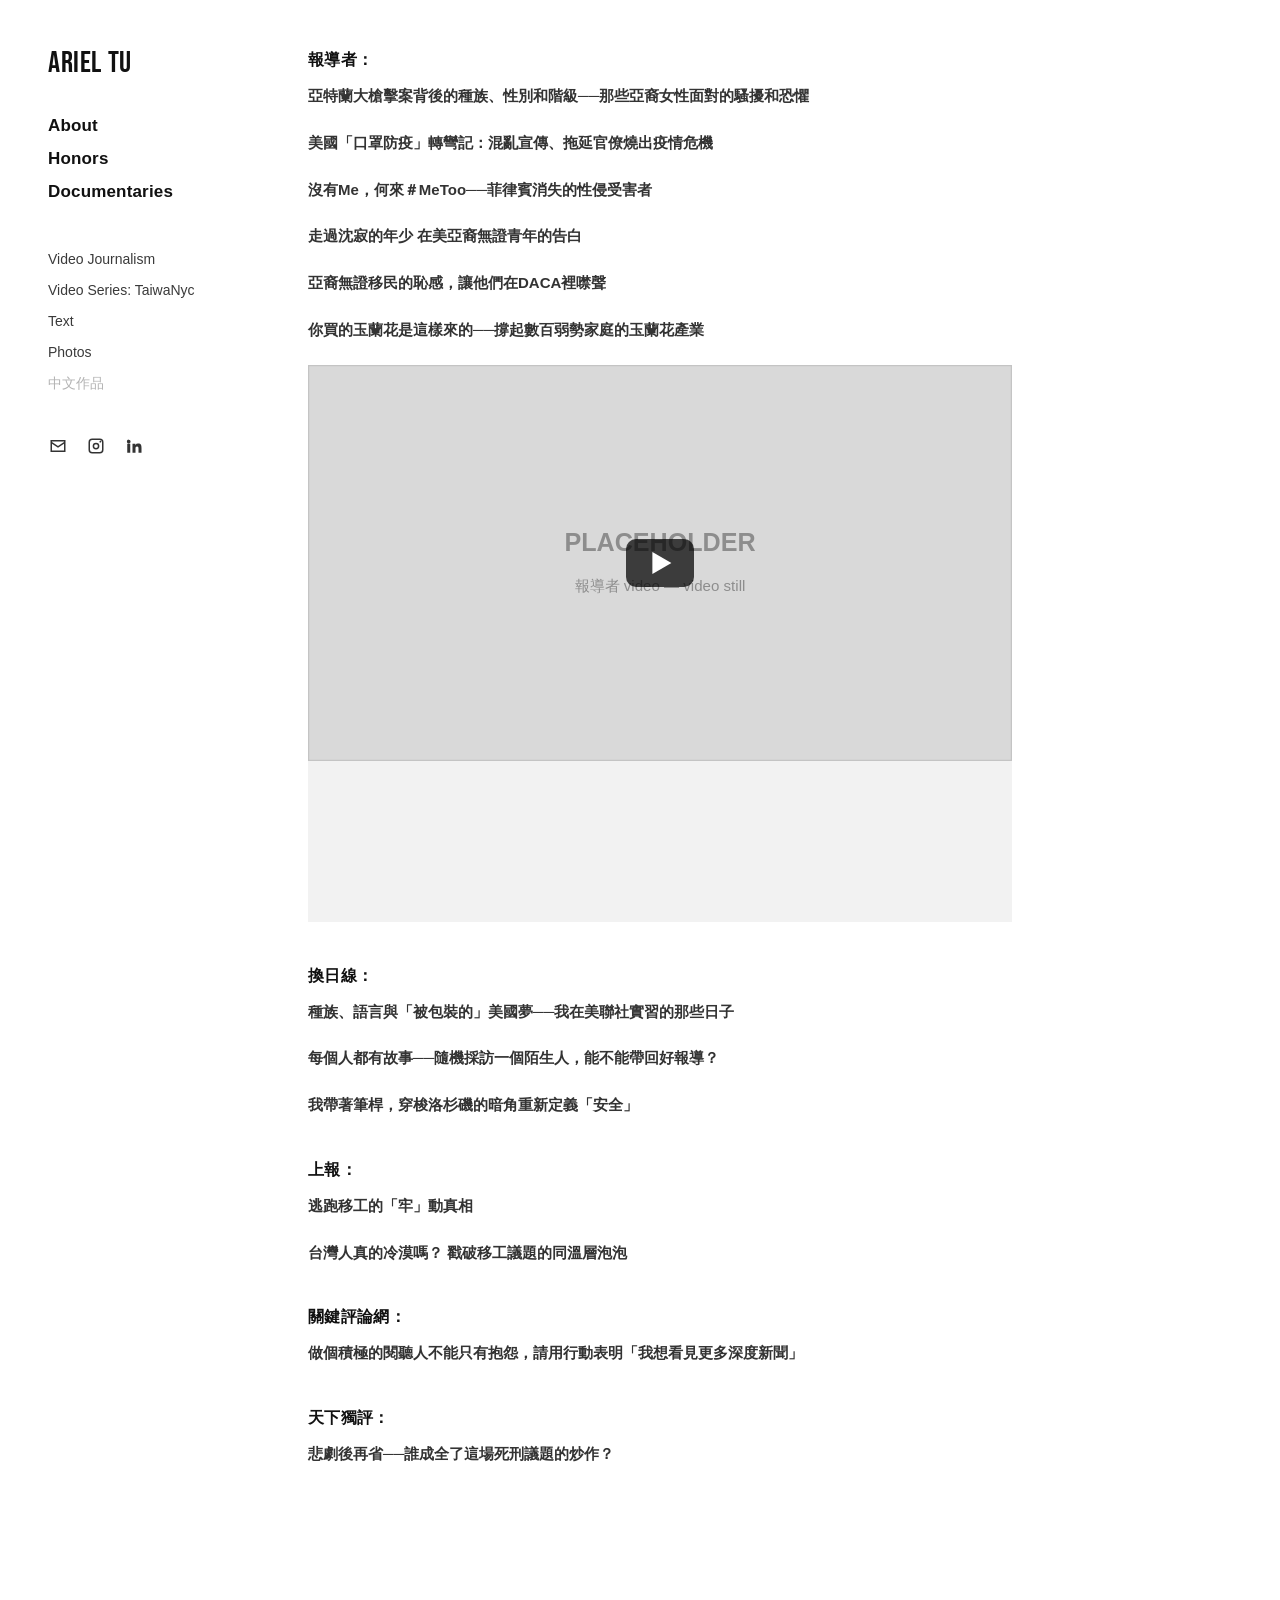
==== commit 925103b9: "Nav group gap + tiering, and one-click Facebook playback - The .nav-group margin was being overridde" ====
--- a/arieltu-site/104371213252/index.html
+++ b/arieltu-site/104371213252/index.html
@@ -64,7 +64,7 @@
     <li><a href="https://www.twreporter.org/a/white-champak-vender" target="_blank" rel="noopener">你買的玉蘭花是這樣來的──撐起數百弱勢家庭的玉蘭花產業</a></li>
   </ul>
 
-  <div class="video-embed fb-embed" data-text-h="161" style="height:557px"><iframe src="https://www.facebook.com/plugins/video.php?height=314&href=https%3A%2F%2Fwww.facebook.com%2Ftwreporter%2Fvideos%2F3137423189888156%2F&show_text=true&width=560" title="Facebook video" loading="lazy" allowfullscreen scrolling="no" allow="encrypted-media"></iframe><button class="fb-facade" aria-label="Play video"><img src="../assets/fb-twreporter.svg" alt="" loading="lazy"><span class="play-btn" aria-hidden="true"></span></button></div>
+  <div class="video-embed fb-embed" data-text-h="161" style="height:557px"><iframe src="https://www.facebook.com/plugins/video.php?height=314&href=https%3A%2F%2Fwww.facebook.com%2Ftwreporter%2Fvideos%2F3137423189888156%2F&show_text=true&width=560" title="Facebook video" loading="lazy" allowfullscreen scrolling="no" allow="autoplay; encrypted-media"></iframe><button class="fb-facade" aria-label="Play video"><img src="../assets/fb-twreporter.svg" alt="" loading="lazy"><span class="play-btn" aria-hidden="true"></span></button></div>
 
   <h3 class="pub-heading">換日線：</h3>
   <ul class="article-list">
--- a/arieltu-site/css/style.css
+++ b/arieltu-site/css/style.css
@@ -15,7 +15,7 @@
   --link: #333333;         /* links are quiet, underline on hover */
   --accent: #1a1a1a;
   --bg: #ffffff;
-  --sidebar-w: 320px;
+  --sidebar-w: 260px;
   --max-content: 800px;
   --max-wide: 1180px;
   --font-stack: "proxima-nova", "Proxima Nova", "Helvetica Neue",
@@ -34,7 +34,7 @@
   background: var(--bg);
   color: var(--ink);
   font-family: var(--font-stack);
-  font-size: 16px;
+  font-size: 15px;
   font-weight: 300;
   line-height: 1.8;
 }
@@ -51,7 +51,7 @@
   position: fixed;
   top: 0; left: 0; bottom: 0;
   width: var(--sidebar-w);
-  padding: 52px 30px 40px 56px;
+  padding: 48px 24px 40px 48px;
   text-align: left;
   overflow-y: auto;
   background: var(--bg);
@@ -59,11 +59,11 @@
 }
 
 .site-title {
-  margin: 0 0 40px;
+  margin: 0 0 34px;
   font-family: var(--logo-stack);
-  font-size: 40px;
+  font-size: 30px;
   font-weight: 400;
-  letter-spacing: .01em;
+  letter-spacing: .02em;
   line-height: 1;
   text-transform: uppercase;
   color: var(--ink-strong);
@@ -72,9 +72,10 @@
 
 .site-nav ul { list-style: none; margin: 0; padding: 0; }
 
-/* Both groups share one vertical rhythm; the groups differ by weight,
-   not size, and are separated by a modest extra gap. */
-.nav-group { margin: 0 0 22px; }
+/* Tiered nav modeled on the original: bold, larger primary group; a
+   clear gap; then noticeably smaller secondary items; folder subitems
+   smaller still and indented. */
+.site-nav ul.nav-group { margin: 0 0 40px; }
 .nav-group > li { margin: 0 0 6px; }
 
 .site-nav a,
@@ -86,17 +87,19 @@
   cursor: pointer;
   display: inline-block;
   text-align: left;
-  font-size: 18px;
-  line-height: 1.55;
-}
-
-/* Primary group: bold. */
+  font-size: 14px;
+  line-height: 1.45;
+}
+
+/* Primary group: bold and larger. */
 .nav-primary a {
+  font-size: 17px;
   font-weight: 600;
   letter-spacing: .01em;
   color: var(--ink-strong);
 }
 
+.nav-secondary > li { margin: 0 0 4px; }
 .nav-secondary a,
 .nav-secondary .nav-folder-toggle {
   font-weight: 400;
@@ -106,14 +109,14 @@
 .site-nav a[aria-current="page"] { color: var(--ink-muted); }
 .site-nav a[aria-current="page"]:hover { opacity: 1; }
 
-/* "Text" folder — expands inline within the sidebar: subitems slightly
-   smaller, indented, same rhythm (no extra gap under "Text"). */
+/* "Text" folder — expands inline within the sidebar: subitems smaller,
+   indented, tighter (no extra gap under "Text"). */
 .nav-folder {
   display: none;
-  margin: 4px 0 8px 12px;
-}
-.nav-folder li { margin: 0 0 5px; }
-.nav-folder a { font-size: 16px; color: var(--ink); }
+  margin: 4px 0 10px 14px;
+}
+.nav-folder li { margin: 0 0 3px; }
+.nav-folder a { font-size: 13px; color: var(--ink); }
 
 .has-folder.open .nav-folder { display: block; }
 .has-folder.open > .nav-folder-toggle { color: var(--ink-muted); }
@@ -156,12 +159,12 @@
 .page {
   margin-left: var(--sidebar-w);
   max-width: var(--max-content);
-  padding: 56px 48px 80px;
+  padding: 48px 48px 80px;
 }
 .page--wide { max-width: var(--max-wide); }
 
 .page h2 {
-  font-size: 22px;
+  font-size: 19px;
   font-weight: 400;
   letter-spacing: .06em;
   color: var(--ink-strong);
@@ -169,14 +172,14 @@
 }
 .page h2:first-child { margin-top: 0; }
 .page h3 {
-  font-size: 18px;
+  font-size: 16px;
   font-weight: 600;
   letter-spacing: .02em;
   color: var(--ink-strong);
   margin: 40px 0 12px;
   line-height: 1.5;
 }
-.page p { margin: 0 0 26px; }
+.page p { margin: 0 0 24px; }
 
 .page hr {
   border: 0;
@@ -185,8 +188,19 @@
   width: 100%;
 }
 
-/* About page */
-.about-portrait { margin: 6px 0 38px; }
+/* About page: portrait beside the bio, like the original. */
+.about-layout {
+  display: grid;
+  grid-template-columns: minmax(0, 1.05fr) minmax(0, 1fr);
+  gap: 10px 40px;
+  align-items: start;
+}
+.about-portrait { margin: 0; }
+.about-bio p { margin: 0 0 20px; }
+@media (max-width: 1080px) {
+  .about-layout { grid-template-columns: 1fr; }
+  .about-portrait { margin: 0 0 28px; }
+}
 
 /* Honors list */
 .honors-list { list-style: none; padding: 0; margin: 0 0 10px; }
@@ -195,7 +209,7 @@
 /* Work entries (Documentaries etc.) */
 .work-entry { margin: 0 0 56px; }
 .work-entry .work-title {
-  font-size: 17px;
+  font-size: 16px;
   font-weight: 400;
   margin: 0 0 14px;
   line-height: 1.7;
@@ -283,10 +297,12 @@
 }
 .fb-facade:hover .play-btn,
 .fb-facade:focus-visible .play-btn { background: #1877f2; }
+.fb-facade.loading { cursor: progress; }
+.fb-facade.loading .play-btn { opacity: .5; }
 
 /* Episode blocks (TaiwaNYC) */
 .episode { margin: 0 0 52px; }
-.episode .ep-title { font-size: 16px; font-weight: 400; margin: 0 0 14px; line-height: 1.7; }
+.episode .ep-title { font-size: 15px; font-weight: 400; margin: 0 0 14px; line-height: 1.7; }
 .episode .ep-title a { font-weight: 600; }
 
 /* Article link lists (AP / Law&Crime / Chinese) */
@@ -356,13 +372,13 @@
   .menu-toggle { display: block; }
   .site-nav { display: none; }
   .site-nav.open { display: block; padding: 10px 0 4px; }
-  .nav-group { margin: 0 0 14px; }
+  .site-nav ul.nav-group { margin: 0 0 14px; }
   .nav-group > li { margin: 0; }
   .site-nav li { text-align: center; }
-  .nav-primary a { font-size: 17px; }
-  .site-nav a, .site-nav .nav-folder-toggle { padding: 8px 0; font-size: 15px; }
+  .nav-primary a { font-size: 16px; }
+  .site-nav a, .site-nav .nav-folder-toggle { padding: 8px 0; font-size: 14px; }
   .nav-folder { margin: 0 0 4px; }
-  .nav-folder a { font-size: 14px; }
+  .nav-folder a { font-size: 13px; }
   .site-header .social-row { justify-content: center; margin-top: 4px; }
   .page, .site-footer { margin-left: 0; }
   .page { padding: 30px 24px 60px; }
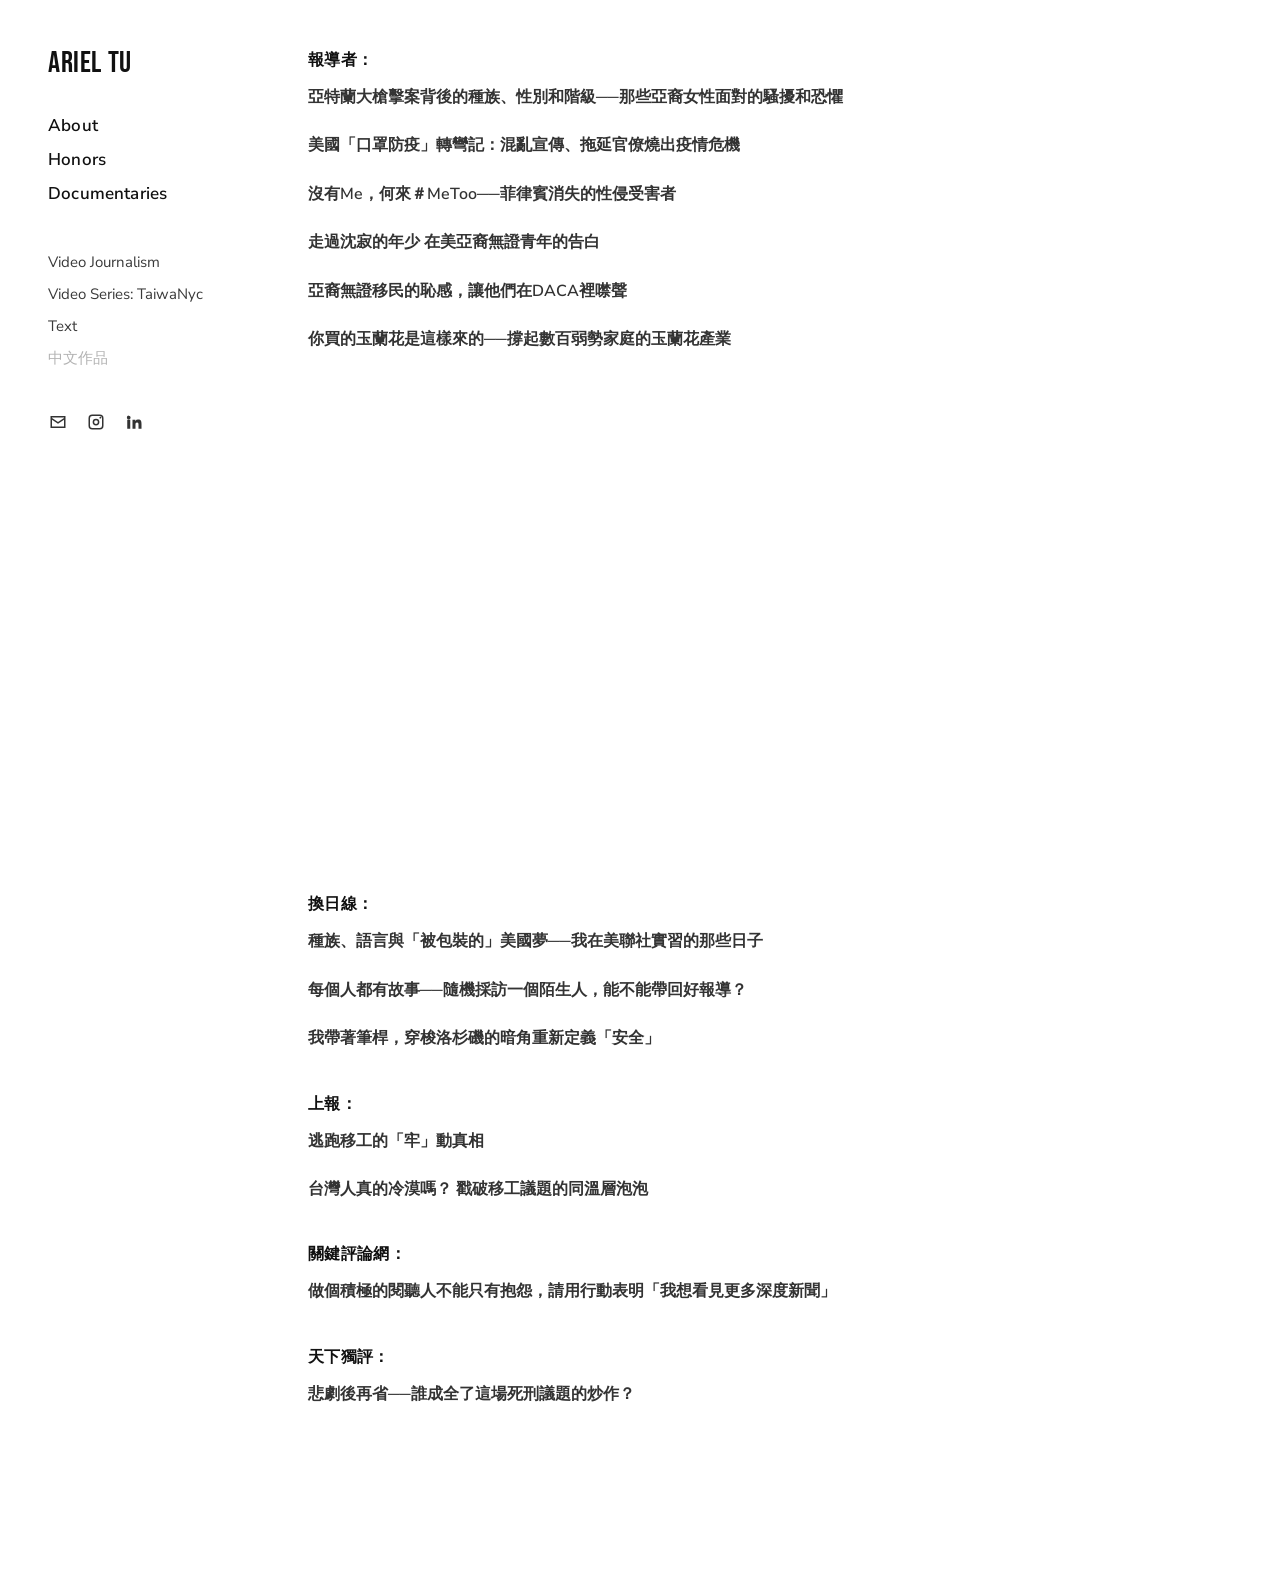
==== commit db919f8e: "Overhaul arieltu-site: simplify FB embeds, drop Photos, restyle multimedia page - Replace the Facebo" ====
--- a/arieltu-site/104371213252/index.html
+++ b/arieltu-site/104371213252/index.html
@@ -8,7 +8,7 @@
 <link rel="icon" href="../assets/favicon.svg" type="image/svg+xml">
 <link rel="preconnect" href="https://fonts.googleapis.com">
 <link rel="preconnect" href="https://fonts.gstatic.com" crossorigin>
-<link rel="stylesheet" href="https://fonts.googleapis.com/css2?family=Bebas+Neue&display=swap">
+<link rel="stylesheet" href="https://fonts.googleapis.com/css2?family=Bebas+Neue&family=Nunito+Sans:opsz,wght@6..12,300;6..12,400;6..12,600;6..12,700&display=swap">
 <link rel="stylesheet" href="../css/style.css">
 </head>
 <body>
@@ -36,7 +36,6 @@
           <li><a href="../projects/">Multimedia Projects</a></li>
         </ul>
       </li>
-      <li><a href="../photos/">Photos</a></li>
       <li><a href="../104371213252/" aria-current="page">中文作品</a></li>
     </ul>
   </nav>
@@ -64,7 +63,7 @@
     <li><a href="https://www.twreporter.org/a/white-champak-vender" target="_blank" rel="noopener">你買的玉蘭花是這樣來的──撐起數百弱勢家庭的玉蘭花產業</a></li>
   </ul>
 
-  <div class="video-embed fb-embed" data-text-h="161" style="height:557px"><iframe src="https://www.facebook.com/plugins/video.php?height=314&href=https%3A%2F%2Fwww.facebook.com%2Ftwreporter%2Fvideos%2F3137423189888156%2F&show_text=true&width=560" title="Facebook video" loading="lazy" allowfullscreen scrolling="no" allow="autoplay; encrypted-media"></iframe><button class="fb-facade" aria-label="Play video"><img src="../assets/fb-twreporter.svg" alt="" loading="lazy"><span class="play-btn" aria-hidden="true"></span></button></div>
+  <iframe class="fb-embed" src="https://www.facebook.com/plugins/video.php?height=314&href=https%3A%2F%2Fwww.facebook.com%2Ftwreporter%2Fvideos%2F3137423189888156%2F&show_text=true&width=560" width="560" height="476" title="Facebook video" loading="lazy" scrolling="no" allowfullscreen allow="autoplay; clipboard-write; encrypted-media; picture-in-picture; web-share"></iframe>
 
   <h3 class="pub-heading">換日線：</h3>
   <ul class="article-list">
--- a/arieltu-site/css/style.css
+++ b/arieltu-site/css/style.css
@@ -18,9 +18,9 @@
   --sidebar-w: 260px;
   --max-content: 800px;
   --max-wide: 1180px;
-  --font-stack: "proxima-nova", "Proxima Nova", "Helvetica Neue",
-                Helvetica, Arial, "PingFang TC", "Microsoft JhengHei",
-                sans-serif;
+  --font-stack: "Nunito Sans", "proxima-nova", "Proxima Nova",
+                "Helvetica Neue", Helvetica, Arial, "PingFang TC",
+                "Microsoft JhengHei", sans-serif;
   --logo-stack: "Bebas Neue", "bebas-neue", "Oswald", "Arial Narrow",
                 Impact, sans-serif;
 }
@@ -34,9 +34,9 @@
   background: var(--bg);
   color: var(--ink);
   font-family: var(--font-stack);
-  font-size: 15px;
-  font-weight: 300;
-  line-height: 1.8;
+  font-size: 16px;
+  font-weight: 400;
+  line-height: 1.75;
 }
 
 img { max-width: 100%; height: auto; display: block; }
@@ -102,6 +102,7 @@
 .nav-secondary > li { margin: 0 0 4px; }
 .nav-secondary a,
 .nav-secondary .nav-folder-toggle {
+  font-size: 15px;
   font-weight: 400;
   color: #3a3a3a;
 }
@@ -116,7 +117,7 @@
   margin: 4px 0 10px 14px;
 }
 .nav-folder li { margin: 0 0 3px; }
-.nav-folder a { font-size: 13px; color: var(--ink); }
+.nav-folder a { font-size: 14px; color: var(--ink); }
 
 .has-folder.open .nav-folder { display: block; }
 .has-folder.open > .nav-folder-toggle { color: var(--ink-muted); }
@@ -236,10 +237,16 @@
   width: 100%; height: 100%;
   border: 0;
 }
-.fb-embed { aspect-ratio: auto; height: 430px; }
-
-/* Shared play button for both facades */
-.play-btn,
+
+/* Facebook video plugin: stock embed, as generated by Facebook. */
+.fb-embed {
+  display: block;
+  max-width: 100%;
+  border: 0;
+  margin: 0 0 42px;
+}
+
+/* Play button for the lite YouTube facade */
 .yt-btn {
   position: absolute; top: 50%; left: 50%;
   transform: translate(-50%, -50%);
@@ -248,7 +255,6 @@
   border-radius: 10px;
   transition: background .15s ease;
 }
-.play-btn::after,
 .yt-btn::after {
   content: "";
   position: absolute; top: 50%; left: 50%;
@@ -275,31 +281,6 @@
 .yt-facade:hover .yt-btn,
 .yt-facade:focus-visible .yt-btn { background: #f00; }
 
-/* Facebook poster facade: the FB video plugin frequently shows a blank
-   player (no thumbnail) to logged-out visitors, so we cover just the
-   video area of the embed with our own poster + play button. Clicking
-   removes it, revealing the real Facebook player (with the post text,
-   likes etc. below it untouched). The plugin scales its video to the
-   full iframe width (16:9), with the post text below; js/main.js sets
-   each .fb-embed's height to match (video + text area). */
-.fb-facade {
-  position: absolute; top: 0; left: 0;
-  width: 100%;
-  aspect-ratio: 16 / 9;
-  padding: 0; border: 0;
-  background: #000;
-  cursor: pointer;
-}
-.fb-facade img {
-  width: 100%; height: 100%;
-  object-fit: cover;
-  opacity: .92;
-}
-.fb-facade:hover .play-btn,
-.fb-facade:focus-visible .play-btn { background: #1877f2; }
-.fb-facade.loading { cursor: progress; }
-.fb-facade.loading .play-btn { opacity: .5; }
-
 /* Episode blocks (TaiwaNYC) */
 .episode { margin: 0 0 52px; }
 .episode .ep-title { font-size: 15px; font-weight: 400; margin: 0 0 14px; line-height: 1.7; }
@@ -313,41 +294,41 @@
 .pub-heading { margin-top: 50px; }
 .pub-heading:first-child { margin-top: 0; }
 
-/* Projects */
-.project { margin: 0 0 64px; }
-.project figure { margin: 0 0 22px; }
+/* Multimedia projects: image on the left, title / excerpt / Read
+   button on the right (stacks on small screens). */
+.project {
+  display: grid;
+  grid-template-columns: minmax(0, 1fr) minmax(0, 2fr);
+  gap: 24px 40px;
+  align-items: start;
+  margin: 0 0 84px;
+}
+.project figure { margin: 0; }
+.project .project-info h3 {
+  margin: 0 0 16px;
+  font-size: 17px;
+  font-weight: 700;
+  line-height: 1.5;
+}
+.project .project-info p {
+  color: var(--ink-soft);
+  margin: 0 0 28px;
+}
 .project .read-link {
   display: inline-block;
   font-size: 12px;
   font-weight: 600;
   letter-spacing: .22em;
   text-transform: uppercase;
-  border: 1px solid var(--ink);
-  padding: 12px 26px;
-  margin-top: 4px;
-}
-.project .read-link:hover { opacity: 1; background: var(--ink); color: #fff; }
-
-/* Photos: first image of each story runs full width, the rest sit in
-   a two-column grid (mirrors the original gallery layout). */
-.photo-section { margin: 0 0 64px; }
-.photo-caption {
-  font-weight: 300;
-  color: var(--ink);
-  margin: 0 0 24px;
-  line-height: 1.6;
-}
-.photo-grid {
-  display: grid;
-  grid-template-columns: 1fr 1fr;
-  gap: 34px;
-}
-.photo-grid figure { margin: 0; }
-.photo-grid figure:first-child { grid-column: 1 / -1; }
-.photo-grid img { width: 100%; }
-@media (max-width: 640px) { .photo-grid { grid-template-columns: 1fr; gap: 20px; } }
-
-/* Placeholder styling note: placeholders are SVG files in /assets */
+  background: var(--accent);
+  color: #fff;
+  border: 1px solid var(--accent);
+  padding: 13px 30px;
+}
+.project .read-link:hover { opacity: .85; }
+@media (max-width: 720px) {
+  .project { grid-template-columns: 1fr; gap: 20px; }
+}
 
 /* ---------------- Footer ---------------- */
 
